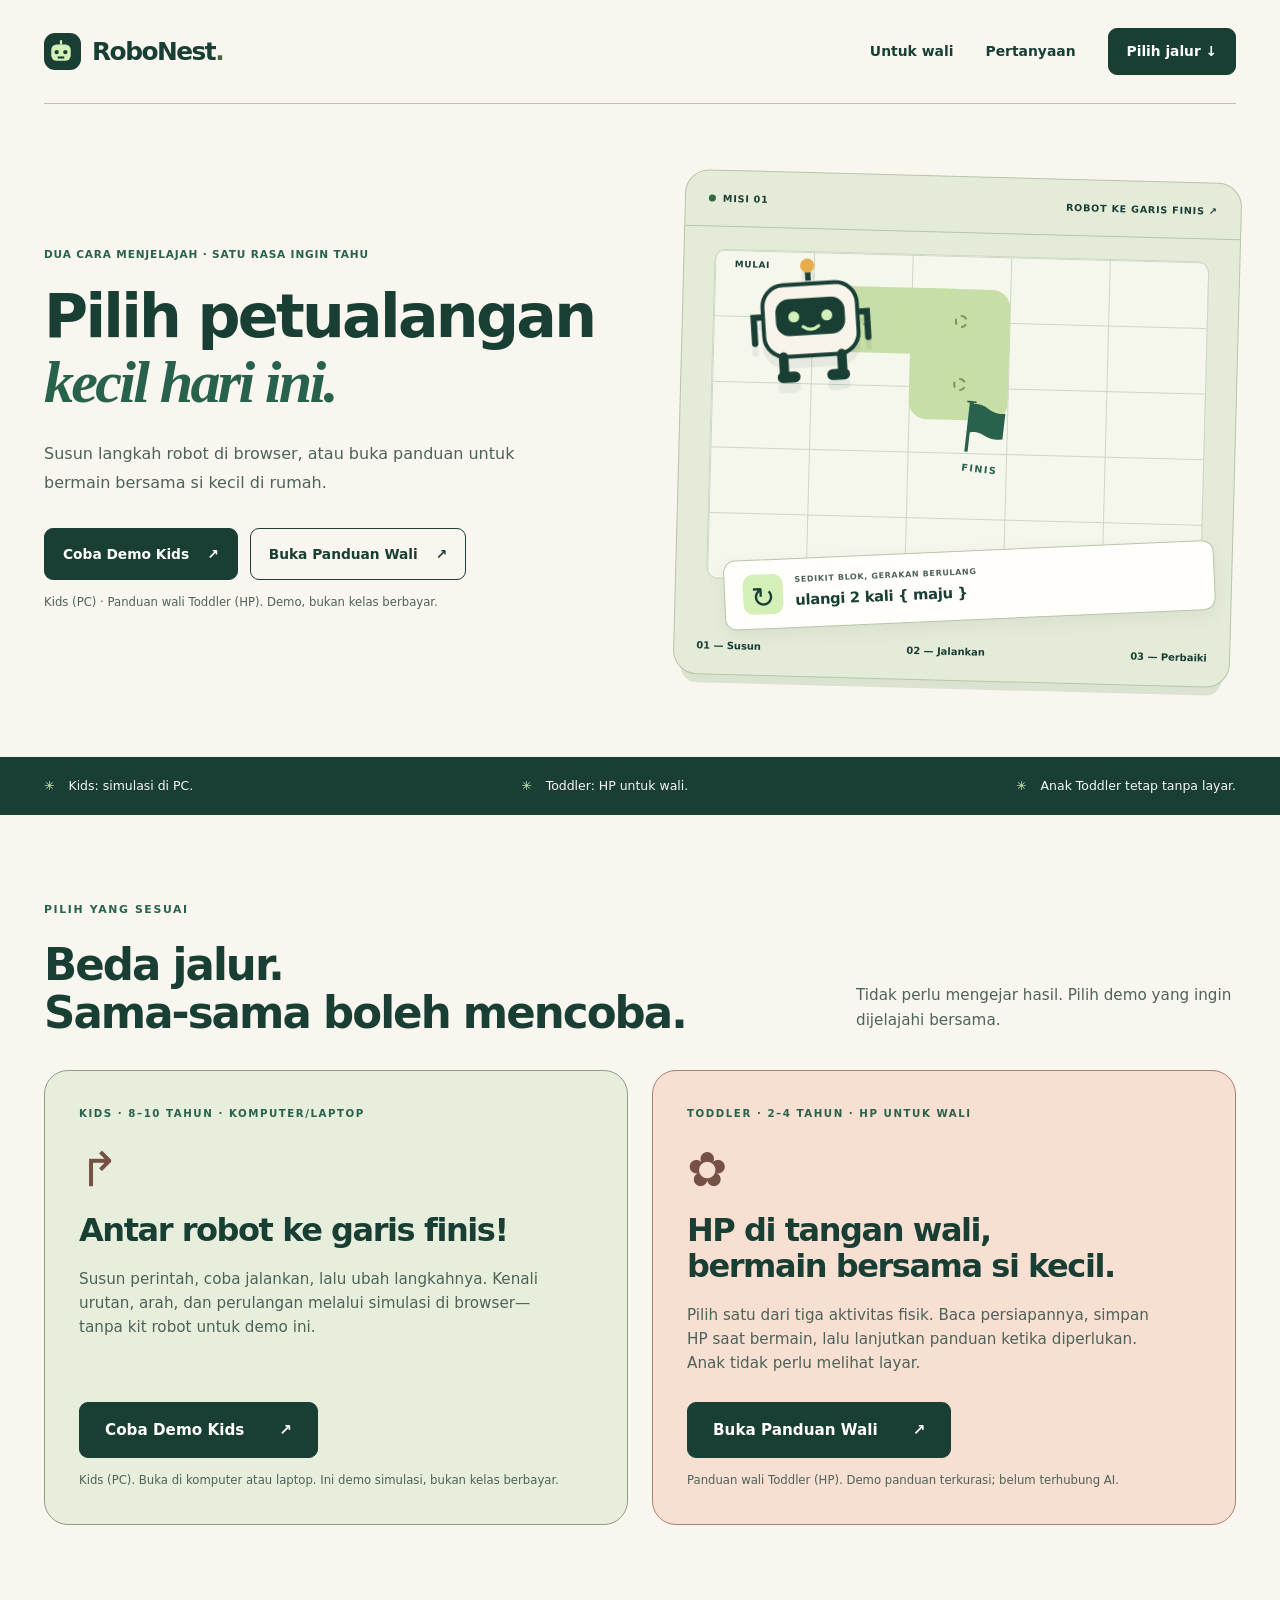
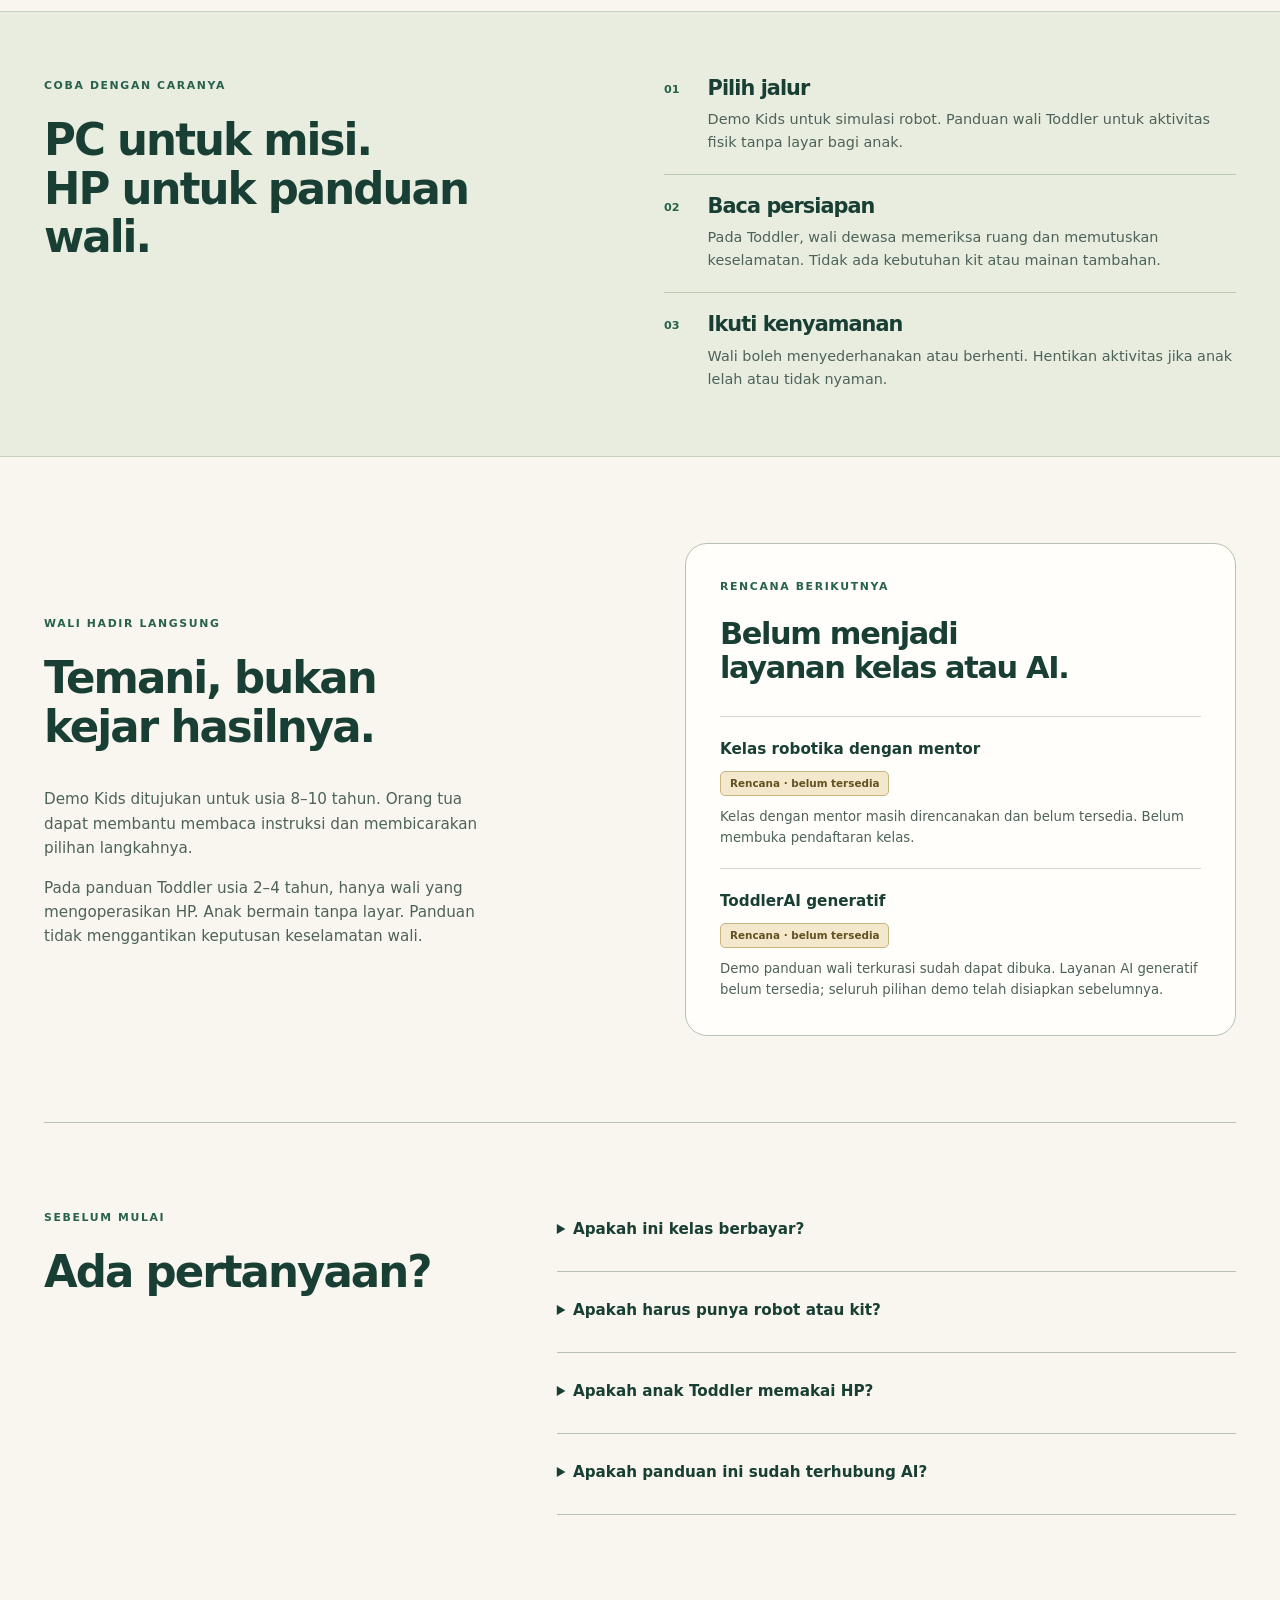
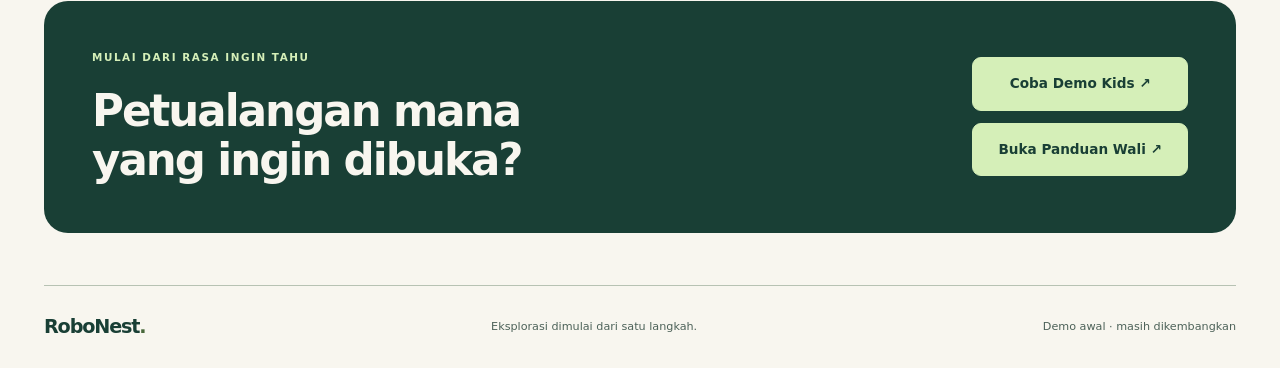
==== index.html @ f5b68cf8 "Publish RoboNest static site v2.1 for GitHub Pages Ten runtime files from release 20261108-183803 pl" ====
<!DOCTYPE html>
<html lang="id">
<head>
<meta charset="utf-8"><meta name="viewport" content="width=device-width, initial-scale=1">
<meta name="description" content="Pilih demo Kids di PC atau panduan wali Toddler dengan anak tetap tanpa layar.">
<meta name="theme-color" content="#193f35"><title>RoboNest — Pilih petualangan kecil hari ini</title>
<link rel="icon" href="favicon.svg" type="image/svg+xml"><link rel="stylesheet" href="styles.css"><link rel="stylesheet" href="v2.css">
</head>
<body class="two-path-page">
<a class="skip" href="#konten">Lewati ke konten</a>
<header class="site-header wrap"><a class="brand" href="index.html" aria-label="RoboNest. Beranda"><span class="brand-icon" aria-hidden="true"><svg viewBox="0 0 24 24" width="26" height="26"><path d="M12 6V2" stroke="currentColor" stroke-width="2"/><rect x="3" y="6" width="18" height="15" rx="5" fill="currentColor"/><circle cx="8" cy="13" r="2" fill="#193f35"/><circle cx="16" cy="13" r="2" fill="#193f35"/><path d="M9 18h6" stroke="#193f35" stroke-width="2"/></svg></span>RoboNest<span class="brand-dot">.</span></a><nav aria-label="Navigasi utama"><a href="#orang-tua">Untuk wali</a><a href="#faq">Pertanyaan</a><a class="button small" href="#jalur">Pilih jalur ↓</a></nav></header>
<main id="konten">
<section class="hero wrap" aria-labelledby="hero-title">
<div class="hero-copy"><p class="eyebrow">DUA CARA MENJELAJAH · SATU RASA INGIN TAHU</p>
<h1 id="hero-title">Pilih petualangan <em>kecil hari ini.</em></h1>
<p class="lead">Susun langkah robot di browser, atau buka panduan untuk bermain bersama si kecil di rumah.</p>
<div class="path-actions"><a class="button" href="demo.html">Coba Demo Kids <span aria-hidden="true">↗</span></a><a class="button secondary" href="toddler.html">Buka Panduan Wali <span aria-hidden="true">↗</span></a></div>
<p class="fine">Kids (PC) · Panduan wali Toddler (HP). Demo, bukan kelas berbayar.</p></div>
<div class="hero-art" role="img" aria-label="Ilustrasi misi Robo: robot pada papan petak menuju bendera finis. Ini pratinjau, bukan kontrol demo."><div class="art-top"><span><span class="live-dot" aria-hidden="true"></span> MISI 01</span><span>ROBOT KE GARIS FINIS ↗</span></div><div class="art-board"><div class="art-path path-a"></div><div class="art-path path-b"></div><span class="art-start">MULAI</span><div class="big-robo"><svg viewBox="0 0 160 170" xmlns="http://www.w3.org/2000/svg" aria-hidden="true"><path d="M80 31V13" stroke="currentColor" stroke-width="7"/><circle cx="80" cy="12" r="9" fill="#e7ad4b"/><rect x="20" y="35" width="120" height="91" rx="27" fill="#f8f4e9" stroke="currentColor" stroke-width="5"/><rect x="36" y="53" width="88" height="47" rx="17" fill="#193f35"/><circle cx="59" cy="76" r="7" fill="#d5efb8"/><circle cx="101" cy="76" r="7" fill="#d5efb8"/><path d="M70 89q10 8 20 0" fill="none" stroke="#d5efb8" stroke-width="4" stroke-linecap="round"/><path d="M43 126v24m74-24v24" stroke="currentColor" stroke-width="12" stroke-linecap="round"/><path d="M17 74H8v33m135-33h9v33" stroke="currentColor" stroke-width="8" fill="none" stroke-linecap="round"/><rect x="34" y="145" width="29" height="14" rx="7" fill="currentColor"/><rect x="97" y="145" width="29" height="14" rx="7" fill="currentColor"/></svg></div><span class="art-finish" aria-hidden="true">⚑<small>FINIS</small></span><span class="art-dot dot-a"></span><span class="art-dot dot-b"></span><span class="art-dot dot-c"></span></div><div class="code-chip"><span class="chip-arrow" aria-hidden="true">↻</span><div><small>SEDIKIT BLOK, GERAKAN BERULANG</small><strong>ulangi 2 kali { maju }</strong></div></div><div class="art-footer"><span>01 — Susun</span><span>02 — Jalankan</span><span>03 — Perbaiki</span></div></div></section>
<div class="principle-strip"><div class="wrap"><span>Kids: simulasi di PC.</span><span>Toddler: HP untuk wali.</span><span>Anak Toddler tetap tanpa layar.</span></div></div>
<section class="section wrap" id="jalur" aria-labelledby="path-title">
<div class="section-heading"><div><p class="eyebrow">PILIH YANG SESUAI</p><h2 id="path-title">Beda jalur.<br>Sama-sama boleh mencoba.</h2></div><p>Tidak perlu mengejar hasil. Pilih demo yang ingin dijelajahi bersama.</p></div>
<div class="path-cards">
<article class="path-card kids-path"><p class="eyebrow">KIDS · 8–10 TAHUN · KOMPUTER/LAPTOP</p><span class="path-symbol" aria-hidden="true">↱</span><h3>Antar robot ke garis finis!</h3><p>Susun perintah, coba jalankan, lalu ubah langkahnya. Kenali urutan, arah, dan perulangan melalui simulasi di browser—tanpa kit robot untuk demo ini.</p><a class="button" href="demo.html">Coba Demo Kids <span aria-hidden="true">↗</span></a><p class="fine">Kids (PC). Buka di komputer atau laptop. Ini demo simulasi, bukan kelas berbayar.</p></article>
<article class="path-card toddler-path"><p class="eyebrow">TODDLER · 2–4 TAHUN · HP UNTUK WALI</p><span class="path-symbol" aria-hidden="true">✿</span><h3>HP di tangan wali,<br>bermain bersama si kecil.</h3><p>Pilih satu dari tiga aktivitas fisik. Baca persiapannya, simpan HP saat bermain, lalu lanjutkan panduan ketika diperlukan. Anak tidak perlu melihat layar.</p><a class="button" href="toddler.html">Buka Panduan Wali <span aria-hidden="true">↗</span></a><p class="fine">Panduan wali Toddler (HP). Demo panduan terkurasi; belum terhubung AI.</p></article>
</div></section>
<section class="how-section" id="cara"><div class="wrap how-layout"><div><p class="eyebrow">COBA DENGAN CARANYA</p><h2>PC untuk misi.<br>HP untuk panduan wali.</h2></div><ol class="how-list"><li><span>01</span><div><h3>Pilih jalur</h3><p>Demo Kids untuk simulasi robot. Panduan wali Toddler untuk aktivitas fisik tanpa layar bagi anak.</p></div></li><li><span>02</span><div><h3>Baca persiapan</h3><p>Pada Toddler, wali dewasa memeriksa ruang dan memutuskan keselamatan. Tidak ada kebutuhan kit atau mainan tambahan.</p></div></li><li><span>03</span><div><h3>Ikuti kenyamanan</h3><p>Wali boleh menyederhanakan atau berhenti. Hentikan aktivitas jika anak lelah atau tidak nyaman.</p></div></li></ol></div></section>
<section class="section wrap parent-layout" id="orang-tua"><div class="parent-note"><p class="eyebrow">WALI HADIR LANGSUNG</p><h2>Temani, bukan<br>kejar hasilnya.</h2><p>Demo Kids ditujukan untuk usia 8–10 tahun. Orang tua dapat membantu membaca instruksi dan membicarakan pilihan langkahnya.</p><p>Pada panduan Toddler usia 2–4 tahun, hanya wali yang mengoperasikan HP. Anak bermain tanpa layar. Panduan tidak menggantikan keputusan keselamatan wali.</p></div><div class="future-card"><p class="eyebrow">RENCANA BERIKUTNYA</p><h3>Belum menjadi<br>layanan kelas atau AI.</h3><div class="future-item"><strong>Kelas robotika dengan mentor</strong><span class="tag">Rencana · belum tersedia</span><p>Kelas dengan mentor masih direncanakan dan belum tersedia. Belum membuka pendaftaran kelas.</p></div><div class="future-item"><strong>ToddlerAI generatif</strong><span class="tag">Rencana · belum tersedia</span><p>Demo panduan wali terkurasi sudah dapat dibuka. Layanan AI generatif belum tersedia; seluruh pilihan demo telah disiapkan sebelumnya.</p></div></div></section>
<section class="section wrap faq-section" id="faq" aria-labelledby="faq-title"><div><p class="eyebrow">SEBELUM MULAI</p><h2 id="faq-title">Ada pertanyaan?</h2></div><div class="faq-list"><details><summary>Apakah ini kelas berbayar?</summary><p>Bukan. Halaman ini menyediakan demo Kids dan demo panduan wali terkurasi. Kelas mentor belum tersedia.</p></details><details><summary>Apakah harus punya robot atau kit?</summary><p>Tidak untuk dua demo ini. Kids menggunakan simulasi. Tiga pilihan Toddler cukup dengan tubuh sendiri dan ruang yang diperiksa wali.</p></details><details><summary>Apakah anak Toddler memakai HP?</summary><p>Tidak. HP dioperasikan wali dewasa. Wali membaca sebentar lalu meletakkan HP saat bermain bersama.</p></details><details><summary>Apakah panduan ini sudah terhubung AI?</summary><p>Belum. Demo panduan terkurasi; belum terhubung AI. Langkah dan cabangnya sudah disiapkan sebelumnya, bukan jawaban AI. ToddlerAI generatif masih rencana.</p></details></div></section>
<section class="wrap closing"><div><p class="eyebrow">MULAI DARI RASA INGIN TAHU</p><h2>Petualangan mana<br>yang ingin dibuka?</h2></div><div class="closing-actions"><a class="button light" href="demo.html">Coba Demo Kids ↗</a><a class="button light" href="toddler.html">Buka Panduan Wali ↗</a></div></section>
</main><footer class="wrap site-footer"><a class="brand" href="index.html">RoboNest<span class="brand-dot">.</span></a><p>Eksplorasi dimulai dari satu langkah.</p><span>Demo awal · masih dikembangkan</span></footer>
</body></html>
---- styles.css ----
/* Original RoboNest visual system. No external resources. */
:root{--ink:#193f35;--muted:#4d6259;--paper:#f8f6ef;--white:#fffefa;--line:#b7c2b3;--leaf:#d5efb8;--green:#28614c;--amber:#f2cf82;--error:#8d3024;--soft:#edf0e5;--radius:22px}
*{box-sizing:border-box}html{scroll-behavior:smooth;scroll-padding-top:24px}body{margin:0;color:var(--ink);background:var(--paper);font-family:system-ui,-apple-system,BlinkMacSystemFont,"Segoe UI",sans-serif;font-size:16px;line-height:1.6}a{color:inherit}button,input,select{font:inherit}button,a,summary{-webkit-tap-highlight-color:transparent}button{cursor:pointer}button:disabled{cursor:not-allowed;opacity:.65}a{text-underline-offset:5px}button:focus-visible,a:focus-visible,summary:focus-visible,input:focus-visible,select:focus-visible,[tabindex]:focus-visible{outline:3px solid #8d3024;outline-offset:4px}h1,h2,h3,p{margin-top:0}h1,h2,h3{line-height:1.12;letter-spacing:-.045em}h1{font-size:clamp(2.8rem,4.7vw,4.5rem);font-weight:650}h2{font-size:clamp(2rem,3.4vw,3.1rem);font-weight:620}h3{font-size:1.4rem;font-weight:650}p{color:var(--muted)}[hidden]{display:none!important}.wrap{width:min(1240px,calc(100% - 88px));margin-inline:auto}.skip{position:fixed;top:-100px;left:16px;z-index:100;background:var(--ink);color:white;padding:14px 22px;border-radius:10px}.skip:focus{top:16px}.site-header{height:104px;display:flex;justify-content:space-between;align-items:center;border-bottom:1px solid var(--line);gap:24px}.brand{display:inline-flex;align-items:center;gap:7px;text-decoration:none;font-size:1.55rem;font-weight:750;letter-spacing:-.06em;white-space:nowrap}.brand-dot{color:#48683b;margin-left:-7px}.brand-icon{background:var(--ink);color:var(--leaf);display:inline-flex;align-items:center;justify-content:center;font-size:24px;line-height:1;width:37px;height:37px;border-radius:11px;margin-right:4px;letter-spacing:-.2em;padding-right:4px}.brand-icon span{transform:translateY(3px)}nav{display:flex;align-items:center;gap:32px}nav>a:not(.button){font-size:.87rem;text-decoration:none;font-weight:550}.button{display:inline-flex;align-items:center;justify-content:center;gap:35px;padding:15px 25px;min-height:52px;border:1px solid var(--ink);border-radius:9px;background:var(--ink);color:var(--white);text-decoration:none;font-weight:650;font-size:.95rem;transition:background .15s,transform .15s}.button:hover{background:var(--green);transform:translateY(-1px)}.button.small{padding:11px 18px;min-height:46px;gap:24px;font-size:.86rem}.button.light{background:var(--leaf);border-color:var(--leaf);color:var(--ink)}.button.light:hover{background:var(--paper)}.button.secondary{background:transparent;color:var(--ink)}.button.secondary:hover{background:var(--soft)}.hero{display:grid;grid-template-columns:1.06fr 1fr;gap:60px;align-items:center;padding-top:72px;padding-bottom:76px}.eyebrow{font-size:.68rem;letter-spacing:.15em;font-weight:750;color:var(--green);margin-bottom:22px}.hero .eyebrow{font-size:.66rem;letter-spacing:.08em;display:flex;align-items:center;gap:9px}.live-dot{display:inline-block;width:7px;height:7px;flex-shrink:0;border-radius:50%;background:#376741}.hero h1{margin-bottom:25px;line-height:1.08}.hero h1 em{font-weight:600;font-family:Georgia,"Times New Roman",serif;color:var(--green)}.lead{font-size:1rem;max-width:490px;line-height:1.8;margin-bottom:30px}.fine{font-size:.73rem;margin:13px 0 0;line-height:1.6}.hero-art{position:relative;background:#e5ebd9;border:1px solid #b7c5a8;border-radius:24px;overflow:hidden;transform:rotate(1.5deg);box-shadow:0 16px 0 -8px #dce2d1}.art-top{display:flex;justify-content:space-between;align-items:center;font-size:.6rem;letter-spacing:.08em;font-weight:700;padding:20px 23px;border-bottom:1px solid #b7c5a8;gap:12px}.art-top>span:first-child{display:flex;align-items:center;gap:7px}.art-board{height:330px;position:relative;margin:22px 30px;background-color:#f5f6ec;background-image:linear-gradient(#ced7c3 1px,transparent 1px),linear-gradient(90deg,#ced7c3 1px,transparent 1px);background-size:20% 20%;border:1px solid #ced7c3;border-radius:12px;overflow:hidden}.big-robo{position:absolute;width:126px;left:7%;top:1%;color:var(--ink);transform:rotate(-5deg);z-index:3;filter:drop-shadow(0 10px 0 #193f3512)}.big-robo svg{display:block;width:100%}.art-start{position:absolute;top:2%;left:4%;font-size:.55rem;font-weight:750;letter-spacing:.08em;z-index:4}.art-finish{position:absolute;left:49%;top:42%;font-size:70px;line-height:1;color:var(--green);transform:rotate(5deg)}.art-finish small{display:block;font-family:system-ui,sans-serif;font-size:.6rem;font-weight:700;letter-spacing:.15em;text-align:center}.art-path{position:absolute;background:#c7dfa6}.path-a{left:10%;top:10%;width:40%;height:20%;border-radius:18px 0 0 18px}.path-b{left:40%;top:10%;width:20%;height:40%;border-radius:0 18px 18px 18px}.art-dot{position:absolute;border:2px dashed #7c965b;width:13px;height:13px;border-radius:50%}.dot-a{left:29%;top:18%}.dot-b{left:49%;top:18%}.dot-c{left:49%;top:37%}.code-chip{position:relative;background:var(--white);border:1px solid #b7c5a8;box-shadow:0 6px 18px #193f3510;margin:-57px 16px 24px 48px;padding:14px 18px;border-radius:12px;display:flex;align-items:center;gap:12px;z-index:5;transform:rotate(-4deg)}.chip-arrow{width:40px;height:40px;display:grid;place-items:center;background:var(--leaf);border-radius:10px;font-size:1.8rem}.code-chip small{display:block;font-size:.5rem;letter-spacing:.08em;font-weight:700;color:var(--muted)}.code-chip strong{font-size:.92rem;letter-spacing:-.02em}.art-footer{display:flex;justify-content:space-between;padding:0 22px 20px;font-size:.62rem;font-weight:600}.principle-strip{background:var(--ink);color:var(--paper)}.principle-strip .wrap{display:flex;justify-content:space-between;gap:24px;padding-block:19px;font-size:.78rem;font-weight:500}.principle-strip span:before{content:'✳';margin-right:14px;color:var(--leaf)}.section{padding-block:86px}.section-heading{display:flex;justify-content:space-between;align-items:flex-end;gap:60px;margin-bottom:32px}.section-heading h2{margin-bottom:0}.section-heading>p{max-width:380px;margin-bottom:6px;font-size:.95rem}.learning-cards{display:grid;grid-template-columns:repeat(3,1fr);gap:18px}.learn-card{background:var(--white);border:1px solid var(--line);padding:30px;border-radius:var(--radius)}.card-icon{display:inline-block;font-size:.85rem;font-weight:700;color:var(--green);margin-bottom:30px}.learn-card h3{font-size:1.75rem;margin-bottom:14px}.learn-card p{font-size:.9rem;min-height:55px;max-width:240px}.mini-code{border-top:1px solid #d3dacc;padding-top:22px;display:flex;flex-wrap:wrap;gap:8px}.mini-code span{font-size:.72rem;background:#e6eddd;border:1px solid #b7c5a8;padding:7px 10px;border-radius:6px;font-weight:650}.how-section{background:#e8eddf;border-block:1px solid #c7d1be;padding-block:65px}.how-layout{display:grid;grid-template-columns:1fr 1.1fr;gap:100px}.text-link{font-weight:700;font-size:.95rem;display:inline-flex;gap:50px;align-items:center;min-height:44px}.how-list{list-style:none;padding:0;margin:0}.how-list li{display:flex;gap:28px;padding:20px 0;border-bottom:1px solid #bcc9b4}.how-list li:first-child{padding-top:0}.how-list li:last-child{border:0;padding-bottom:0}.how-list li>span{font-size:.7rem;padding-top:4px;font-weight:750;color:var(--green)}.how-list h3{margin-bottom:8px;font-size:1.3rem}.how-list p{margin:0;font-size:.9rem}.parent-layout{display:grid;grid-template-columns:1fr 1fr;gap:90px;align-items:center}.parent-note p:not(.eyebrow){max-width:450px;font-size:.95rem}.outline-tag{display:inline-block;font-size:.75rem;border:1px solid var(--line);padding:8px 14px;border-radius:30px;margin-top:12px}.future-card{background:var(--white);border:1px solid var(--line);border-radius:var(--radius);padding:34px}.future-card h3{font-size:1.9rem}.future-item{border-top:1px solid #d3dacc;padding-top:20px;margin-top:20px}.future-item strong{display:block;font-size:.95rem}.tag{display:inline-block;font-size:.65rem;font-weight:700;padding:3px 9px;background:#f3e8cb;border:1px solid #c7b47e;border-radius:5px;color:#625021;margin:10px 0}.future-item p{font-size:.83rem;margin:0}.faq-section{border-top:1px solid var(--line);display:grid;grid-template-columns:.8fr 1.2fr;gap:60px}.faq-list details{border-bottom:1px solid var(--line);padding:18px 0}.faq-list details:first-child{padding-top:0}.faq-list summary{cursor:pointer;font-weight:600;min-height:44px;padding:8px 24px 8px 0;font-size:.95rem}.faq-list p{font-size:.9rem;margin-top:10px;max-width:540px}.closing{background:var(--ink);color:var(--paper);border-radius:24px;padding:48px;display:flex;align-items:center;justify-content:space-between;gap:30px;margin-bottom:52px}.closing h2{margin:0}.closing .eyebrow{color:var(--leaf);font-size:.65rem}.closing p:not(.eyebrow){font-size:.7rem;color:#dae0d6;margin:14px 0 0}.site-footer{display:flex;align-items:center;justify-content:space-between;gap:25px;border-top:1px solid var(--line);padding-block:26px}.site-footer .brand{font-size:1.2rem}.site-footer p,.site-footer>span{font-size:.7rem;color:var(--muted);margin:0}.back-link{font-size:.83rem;min-height:44px;display:flex;align-items:center}.demo-main{padding-block:40px 55px}.demo-main>h1{font-size:clamp(2rem,3.8vw,3.4rem);margin-bottom:12px}.demo-main>.eyebrow{margin-bottom:15px}.demo-lead{font-size:.95rem;max-width:720px}.mission-intro{margin:26px 0;padding:20px 24px;background:#e8eddf;border:1px solid #becbb4;border-radius:14px;display:flex;align-items:center;gap:30px}.mission-intro h2{font-size:1.1rem;letter-spacing:-.02em;margin-bottom:8px}.mission-intro p{font-size:.85rem;margin-bottom:0}.mission-intro .button{flex-shrink:0;gap:15px;min-height:44px;font-size:.8rem;padding:10px 16px}.workspace{display:grid;grid-template-columns:190px minmax(280px,1fr) minmax(290px,1.1fr);gap:18px;align-items:start}.panel{border:1px solid var(--line);border-radius:16px;background:var(--white);overflow:hidden;min-width:0}.panel-head{padding:17px 18px;border-bottom:1px solid var(--line);background:#edf0e5}.panel-head h2{font-size:.95rem;letter-spacing:-.015em;margin:0;display:flex;justify-content:space-between;gap:8px;align-items:center}.panel-head small{font-size:.68rem;font-weight:600;white-space:nowrap}.palette-body{padding:16px 12px}.palette-body>button{width:100%;margin-bottom:10px;min-height:47px;background:#e2edda;color:var(--ink);border:1px solid #697d5d;text-align:left;padding:11px 12px;border-radius:8px;font-size:.85rem;font-weight:650}.palette-body>button:hover:enabled{background:var(--leaf)}.palette-body>button[data-type=repeat]{background:#f4e6c7;border-color:#8a703e}.palette-help{padding:0 14px 16px;font-size:.72rem;line-height:1.6;margin:0}.program-toolbar{padding:12px 14px;border-bottom:1px solid #d3dacc;display:flex;align-items:center;gap:8px;flex-wrap:wrap}.quiet-button{background:transparent;color:var(--ink);border:1px solid #8a9c85;border-radius:6px;min-height:44px;padding:7px 11px;font-size:.72rem;font-weight:650}.quiet-button:hover:enabled{background:var(--soft)}.program-toolbar p{font-size:.68rem;width:100%;margin:0}.program-list{padding:12px;min-height:255px}.program-list ol{list-style:none;margin:0;padding:0}.program-list>ol:empty:after{content:'Program masih kosong. Tambahkan blok dari palet di sebelah kiri.';display:block;color:var(--muted);padding:25px 12px;font-size:.85rem;text-align:center}.block{margin-bottom:8px}.block-row{display:flex;align-items:center;gap:5px;flex-wrap:wrap;padding:8px;border:1px solid #6c7d65;background:#eaf1df;border-radius:9px}.block-row.selected{outline:2px dashed #546f40;outline-offset:1px}.block-row.active{outline:3px solid #8d3024;outline-offset:1px;background:#f9e1b6}.block-row.repeat{background:#f5e9cc;border-color:#8a703e}.block-name{font-size:.8rem;font-weight:650;flex:1;min-width:60px}.block-row button{background:var(--white);color:var(--ink);border:1px solid #84937e;border-radius:5px;min-width:44px;min-height:44px;padding:5px;font-size:.8rem}.block-row .remove{font-size:1.1rem}.repeat-settings{display:flex;align-items:center;gap:6px;width:100%;margin:7px 0}.repeat-settings label{font-size:.7rem;font-weight:650}.repeat-settings input{width:59px;min-height:44px;border:1px solid #7e906f;border-radius:5px;padding:5px;background:var(--white);color:var(--ink)}.repeat-body{border-left:2px solid #ac955c;margin:6px 0 8px 14px;padding:4px 0 0 10px}.repeat-body .empty-loop{font-size:.72rem;margin:0 0 10px}.block-footer{width:100%;display:flex;gap:6px;flex-wrap:wrap}.block-row .into{padding:6px 9px;font-size:.7rem;min-height:44px}.controls{display:flex;flex-wrap:wrap;gap:8px;padding:14px;border-top:1px solid var(--line)}.controls .button{font-size:.78rem;padding:9px 12px;min-height:44px;gap:9px;flex:1}.controls .quiet-button{font-size:.76rem;flex:1;white-space:nowrap}.editor-note{font-size:.68rem;padding:0 14px 13px;margin:0}.board-body{padding:16px}.board-legend{display:flex;justify-content:space-between;margin-bottom:12px;font-size:.67rem;color:var(--muted);gap:8px}.grid{display:grid;grid-template-columns:repeat(5,1fr);gap:5px;aspect-ratio:1;background:#d4ddca;border:1px solid #718663;padding:6px;border-radius:12px}.cell{position:relative;border:1px solid #718663;background:#f4f5e9;border-radius:5px;display:flex;align-items:center;justify-content:center;min-width:0}.cell.finish{background:#d5e8bb;box-shadow:inset 0 0 0 2px #587340}.cell.next-hint{outline:3px dashed #8d3024;outline-offset:-4px}.cell.problem{background:#f6d4c9;outline:3px solid var(--error);outline-offset:-3px}.coordinate{position:absolute;left:4px;top:2px;font-size:.5rem;color:#53634b}.flag{font-size:1.8rem;line-height:1}.finish-label{position:absolute;bottom:3px;font-size:.5rem;font-weight:750;color:var(--ink)}.robot-token{width:68%;aspect-ratio:1;position:relative;display:grid;place-items:center;background:var(--ink);color:var(--leaf);border:2px solid var(--paper);border-radius:10px;box-shadow:0 2px 4px #193f3530;z-index:2}.robot-token .eyes{font-size:1rem;font-weight:800;line-height:1;letter-spacing:.08em;transform:translateY(-3px)}.robot-token .arrow{position:absolute;bottom:1px;font-size:.8rem;line-height:1}.robot-position{font-size:.8rem;margin:14px 0 8px;color:var(--ink);font-weight:650}.board-key{font-size:.7rem;margin:0}.mission-status{margin-top:18px;padding:16px 20px;border:1px solid #8eaa7c;border-radius:12px;background:#e6eddb;color:var(--ink);font-weight:600;font-size:.9rem;min-height:62px}.mission-status[data-status=success]{background:#d5efb8;border-color:#476b35}.mission-status[data-status=edge],.mission-status[data-status=obstacle],.mission-status[data-status=incomplete],.mission-status[data-status=limit]{border-color:#b65e45;background:#fae4d9;color:#742c20}.hint-box{margin-top:14px;border:1px solid #b5a168;border-radius:12px;padding:18px;background:#faf0d8}.hint-box h3{font-size:.95rem;letter-spacing:0;margin-bottom:7px}.hint-box p{font-size:.85rem;color:#57471d;margin:0}.after-demo{border:1px solid var(--line);border-radius:14px;background:var(--white);padding:20px;margin-top:18px}.after-demo h2{font-size:1.25rem}.after-demo p{font-size:.85rem}.after-demo .button{min-height:44px;padding:10px 18px;font-size:.8rem}.demo-settings{margin:18px 0;display:flex;align-items:center;flex-wrap:wrap;gap:14px;font-size:.8rem}.demo-settings label{display:flex;gap:10px;align-items:center;min-height:44px}.demo-settings input{width:19px;height:19px;accent-color:var(--ink)}.keyboard-help{font-size:.8rem;border-top:1px solid var(--line);padding-top:18px;margin-top:20px}.keyboard-help summary{min-height:44px;cursor:pointer;font-weight:650}.keyboard-help p{max-width:850px}.keyboard-help kbd{border:1px solid var(--line);border-radius:4px;padding:1px 5px;background:var(--white);font-size:.8rem}.device-note{margin-top:28px;background:#e8eddf;border:1px solid var(--line);border-radius:18px;padding:28px;max-width:650px}.device-note h2{font-size:1.8rem}.device-note ol{padding-left:23px;font-size:.95rem}.device-note li{margin-bottom:12px}.device-note .device-icon{display:block;font-size:3.5rem;line-height:1.3}.device-note #copy-status{font-size:.85rem;margin:12px 0 0}.copy-fallback{display:block;width:100%;padding:10px;margin-top:12px;min-height:44px;background:var(--white);color:var(--ink);border:1px solid var(--line);border-radius:6px}dialog{color:var(--ink);background:var(--white);border:1px solid var(--line);border-radius:16px;padding:28px;max-width:440px}dialog::backdrop{background:#193f3577}dialog h2{font-size:1.5rem}dialog p{font-size:.9rem}dialog .dialog-actions{display:flex;gap:12px}dialog .button{min-height:44px;font-size:.85rem;padding:10px 18px}.notice{padding:20px;border:1px solid var(--error);border-radius:10px}.sr-only{position:absolute;width:1px;height:1px;padding:0;margin:-1px;overflow:hidden;clip:rect(0,0,0,0);white-space:nowrap;border:0}
@media(min-width:1500px){.hero{padding-block:88px}.art-board{height:350px}}
@media(max-width:1100px){.wrap{width:calc(100% - 56px)}.hero{gap:30px;padding-block:55px}.hero h1{font-size:3.35rem}.art-board{height:300px;margin-inline:20px}.how-layout{gap:50px}.parent-layout{gap:40px}.workspace{grid-template-columns:160px minmax(260px,1fr) minmax(250px,1fr);gap:12px}.panel-head{padding:15px 12px}.board-body{padding:12px}.controls .button,.controls .quiet-button{flex-basis:40%}.block-row{padding:7px}.block-row button{min-width:44px}.program-list{padding:10px}}
@media(max-width:900px) and (min-width:768px){.workspace{grid-template-columns:155px 1fr}.board-panel{grid-column:1 / -1;max-width:500px;justify-self:center;width:100%}.hero{gap:26px}.hero h1{font-size:2.9rem}.hero .lead{font-size:.9rem}.art-board{height:280px}.big-robo{width:105px}.section-heading{gap:40px}.learn-card{padding:22px}.faq-section{grid-template-columns:.8fr 1.2fr}}
@media(max-width:767px){.wrap{width:calc(100% - 36px)}.site-header{height:83px;gap:14px}nav{gap:0}nav>a:not(.button){display:none}.brand{font-size:1.35rem}.brand-icon{width:32px;height:32px;font-size:21px}.button.small{font-size:.76rem;gap:16px;padding:10px 13px}.hero{grid-template-columns:1fr;gap:36px;padding-block:38px 48px}.hero h1{font-size:clamp(2.5rem,8.8vw,3.6rem);max-width:560px}.hero .eyebrow{font-size:.57rem}.hero .lead{font-size:.92rem;max-width:560px}.hero-art{max-width:500px;width:100%;justify-self:center;transform:rotate(1deg)}.art-board{height:280px}.principle-strip .wrap{flex-direction:column;gap:10px;font-size:.73rem;padding-block:22px}.section{padding-block:50px}.section-heading{display:block;margin-bottom:26px}.section-heading>p{margin-top:22px;max-width:100%;font-size:.9rem}.learning-cards{grid-template-columns:1fr;gap:14px}.learn-card{padding:24px}.card-icon{margin-bottom:18px}.learn-card p{min-height:0;max-width:100%}.mini-code{padding-top:16px}.how-layout{grid-template-columns:1fr;gap:35px}.how-section{padding-block:42px}.how-list li{gap:20px}.parent-layout{grid-template-columns:1fr;gap:30px}.future-card{padding:26px}.faq-section{grid-template-columns:1fr;gap:22px}.closing{padding:30px;display:block;margin-bottom:34px}.closing h2{margin-bottom:28px}.closing .eyebrow{font-size:.57rem}.site-footer{flex-wrap:wrap;gap:12px;padding-block:22px}.site-footer>span{width:100%}.site-footer p{font-size:.65rem}.back-link{font-size:.72rem}.demo-main{padding-top:30px}.demo-lead{font-size:.85rem}.device-note{padding:24px}.device-note .button{width:100%}.demo-main>h1{font-size:2.3rem}}
@media(prefers-reduced-motion:reduce){html{scroll-behavior:auto}*,*:before,*:after{transition:none!important;animation:none!important}}
---- v2.css ----
/* v2-only additions. Kids styles.css remains byte-for-byte unchanged. */
.path-actions{display:flex;flex-wrap:wrap;gap:12px}.two-path-page .hero h1{max-width:650px}.two-path-page .hero{gap:45px}.path-actions .button{gap:18px;font-size:.86rem;padding:13px 18px}.path-cards{display:grid;grid-template-columns:1fr 1fr;gap:24px}.path-card{padding:34px;border-radius:24px;border:1px solid #8c9f85;display:flex;flex-direction:column;align-items:flex-start}.path-card.kids-path{background:#e7eedc}.path-card.toddler-path{background:#f7dfd1;border-color:#ab8070}.path-card h3{font-size:2rem;max-width:440px;margin:14px 0 18px}.path-card>p:not(.eyebrow):not(.fine){font-size:.95rem;max-width:480px;margin-bottom:26px}.path-card .eyebrow{font-size:.64rem;margin:0}.path-symbol{font-size:3rem;line-height:1.2;margin-top:20px;color:#765044}.path-card .button{margin-top:auto}.path-card .fine{font-size:.73rem}.closing-actions{display:flex;flex-direction:column;gap:12px}.two-path-page .closing .button{font-size:.85rem;gap:12px}
.guide-page{--warm-ink:#543c35;--warm-muted:#684f46;background:#fbf6ed;color:var(--warm-ink)}.guide-page p{color:var(--warm-muted)}.guide-page a{color:var(--warm-ink)}.guide-page .button{color:#fffefa;background:#654a40;border-color:#654a40;min-height:54px;font-size:.95rem;gap:14px;white-space:normal}.guide-page .button:hover{background:#49362e}.guide-page .button.secondary{background:transparent;color:#543c35;border-color:#896f60}.guide-page .quiet-button{min-height:48px;color:#543c35;border-color:#896f60;font-size:.85rem}.guide-page button:disabled{opacity:.7}.guide-page .button:disabled{background:#716760;border-color:#716760;color:#fffefa}.guide-page .eyebrow{color:#6d5146;letter-spacing:.1em}.guide-page .skip{color:white}.guide-top{display:flex;align-items:center;justify-content:space-between;min-height:76px;gap:20px}.guide-top .brand{font-size:1.5rem}.guide-top .back-link{font-size:.85rem}.guardian-bar{position:sticky;top:0;z-index:20;background:#f7dfd1;border-block:1px solid #a47a68;box-shadow:0 3px 10px #543c3510}.guardian-bar-inner{display:flex;align-items:center;justify-content:space-between;gap:24px;padding-block:13px}.guardian-labels{max-width:820px}.guardian-labels p{font-size:.82rem;line-height:1.5;margin:0;color:#543c35}.guardian-labels .curated-label{font-weight:750;font-size:.77rem;letter-spacing:.01em;padding-top:5px}.stop-button{background:#fff8f2;border:2px solid #7c3c2e;color:#6b2f24;border-radius:10px;min-height:52px;padding:10px 17px;font-size:.86rem;font-weight:750;flex-shrink:0}.stop-button:hover{background:#f8e5dc}.guide-main{max-width:1080px}.guide-hero{display:grid;grid-template-columns:1fr 260px;gap:32px;align-items:center;padding-block:42px 25px}.guide-hero h1{font-size:clamp(2.6rem,5vw,4.2rem);font-weight:620;margin-bottom:18px}.guide-hero em{font-family:Georgia,serif;color:#845f48}.guide-hero .eyebrow{margin-bottom:16px;font-size:.67rem}.guide-hero p:not(.eyebrow){font-size:1rem;max-width:660px}.guide-hero .guide-small{font-size:.8rem!important}.guardian-art{width:100%;max-height:230px}.safety-banner{background:#e8efdc;border:1px solid #81946d;color:#3f5134!important;padding:17px 20px;border-radius:14px;font-size:.9rem;margin:0 0 30px}.stage-heading{margin-bottom:25px}.stage-heading h2{font-size:clamp(1.9rem,4vw,2.7rem);scroll-margin-top:240px}.stage-heading .eyebrow{font-size:.65rem;margin-bottom:12px}.stage-heading p{font-size:.94rem}.activity-grid{display:grid;grid-template-columns:repeat(3,1fr);gap:18px}.activity-card{display:flex;flex-direction:column;align-items:flex-start;background:#fffdfa;border:1px solid #b18d79;border-radius:23px;padding:24px}.activity-card:nth-child(2){background:#eef1e2}.activity-card:nth-child(3){background:#f0e7f1}.activity-card>svg{width:82px;height:82px;margin-bottom:17px}.activity-card .eyebrow{font-size:.62rem;margin-bottom:12px}.activity-card h3{font-size:1.6rem;margin-bottom:18px;line-height:1.16}.activity-card p{font-size:.9rem}.activity-card .button{width:100%;margin-top:auto}.activity-card .materials{font-size:.78rem;line-height:1.65}.materials{background:#f9f1e7;border:1px solid #b2947b;padding:15px 17px;border-radius:12px;font-size:.95rem;margin:22px 0}.materials p{margin:8px 0 0}.activity-card .materials{padding:12px}.guide-card{background:#fffdfa;border:1px solid #ae8b78;border-radius:24px;padding:36px;max-width:850px;margin-inline:auto}.guide-card h2{font-size:clamp(2rem,4vw,3rem);line-height:1.13;margin-bottom:24px;scroll-margin-top:250px}.guide-card h3{font-size:1.25rem;letter-spacing:-.02em}.guide-card>.eyebrow{font-size:.67rem;line-height:1.6;margin-bottom:15px}.guide-card p{font-size:1rem;line-height:1.8}.safety-checklist{display:flex;flex-direction:column;gap:12px;margin-top:20px}.check-button{display:flex;align-items:center;gap:15px;width:100%;min-height:65px;padding:16px;text-align:left;background:#fbf6ef;color:#543c35;border:1px solid #98785e;border-radius:12px;font-size:.95rem;line-height:1.6}.check-button[aria-pressed=true]{background:#e6efdc;border-color:#617a4c;color:#354b29}.check-symbol{font-size:1.3rem;flex-shrink:0;width:25px;text-align:center;font-weight:750}.guide-small{font-size:.8rem!important}.guide-actions{display:flex;flex-wrap:wrap;gap:13px;margin-top:24px;align-items:center}.adaptation{border-top:1px solid #c7b6a2;padding-top:20px;margin-top:25px}.adaptation summary{font-weight:650;min-height:44px;cursor:pointer;font-size:.87rem}.adaptation p{font-size:.85rem}.step-caption{font-size:.8rem!important;font-weight:650;letter-spacing:.02em;color:#765343!important}.step-text{font-size:clamp(1.2rem,2.3vw,1.5rem)!important;line-height:1.75!important;max-width:740px}.phone-down{padding:18px;border:1px solid #ae9370;border-radius:12px;background:#faf0d9;margin-top:28px;font-size:.9rem!important}.easier-card{background:#edf1e3}.stopped-card{background:#f8e6dc}.summary-card{background:#f4efe5}.opened-list{list-style-type:'↳ ';padding-left:22px;margin:20px 0}.opened-list li{font-size:1rem;line-height:1.7;margin-bottom:10px;padding-left:5px}.guide-tools{display:flex;justify-content:center;align-items:center;gap:14px;margin:22px auto 30px;font-size:.76rem;color:#6d5346;max-width:850px}.guide-tools>span{max-width:410px}.guide-source{margin:40px 0 50px;border-top:1px solid #b79e89;padding-top:26px;max-width:900px}.guide-source h2{font-size:1.3rem;letter-spacing:-.02em}.guide-source p{font-size:.83rem;line-height:1.8}.guide-page .site-footer{border-top-color:#b79e89}.guide-page [tabindex="-1"]:focus{outline:3px solid #70402f;outline-offset:6px;border-radius:3px}
@media(prefers-reduced-motion:no-preference){.guide-page .step-card,.guide-page .easier-card{animation:card-arrive .2s ease-out 1}@keyframes card-arrive{from{opacity:.6;transform:translateY(4px)}to{opacity:1;transform:translateY(0)}}}
@media(max-width:1000px){.activity-grid{grid-template-columns:1fr}.activity-card{display:grid;grid-template-columns:80px 1fr;column-gap:22px;align-items:start}.activity-card>svg{grid-column:1;grid-row:1/5}.activity-card>.eyebrow,.activity-card>h3,.activity-card>p,.activity-card>button{grid-column:2}.activity-card .button{width:auto;justify-self:start}.guide-hero{grid-template-columns:1fr 210px}.path-card{padding:28px}.path-card h3{font-size:1.8rem}}
@media(max-width:767px){.two-path-page .path-actions{flex-direction:column;align-items:stretch}.two-path-page .hero{gap:30px}.path-cards{grid-template-columns:1fr}.path-card{padding:26px}.path-card .button{width:100%;justify-content:space-between}.closing-actions .button{width:100%;margin-bottom:0!important}.guide-top{min-height:66px}.guide-top .brand{font-size:1.3rem}.guide-top .back-link{font-size:.8rem}.guardian-bar-inner{flex-direction:column;align-items:stretch;gap:9px;padding-block:10px}.guardian-labels p{font-size:.73rem;line-height:1.45}.guardian-labels .curated-label{font-size:.72rem}.stop-button{min-height:48px;font-size:.84rem;padding:8px 12px}.guide-hero{grid-template-columns:1fr;gap:0;padding-block:30px 20px}.guide-hero h1{font-size:3rem}.guide-hero p:not(.eyebrow){font-size:.95rem}.guardian-art{max-width:210px;max-height:160px;justify-self:center}.safety-banner{font-size:.84rem;padding:16px}.activity-card{display:flex;padding:25px;gap:0}.activity-card>svg{width:80px;height:80px}.activity-card .button{width:100%}.activity-card h3{font-size:1.8rem}.activity-card p{font-size:.95rem}.guide-card{padding:25px 20px;border-radius:19px}.guide-card h2{font-size:2.1rem}.guide-card p{font-size:.97rem}.step-text{font-size:1.23rem!important}.guide-actions{flex-direction:column;align-items:stretch;gap:12px}.guide-actions>button,.guide-actions>a{width:100%}.guide-tools{align-items:flex-start;gap:12px}.guide-tools .quiet-button{flex-shrink:0;font-size:.74rem}.guide-tools>span{font-size:.7rem}.check-button{font-size:.9rem;padding:14px;gap:10px}.guide-source{margin-bottom:35px}.guide-source p{font-size:.83rem}.two-path-page .hero .eyebrow{font-size:.6rem}}
@media(prefers-reduced-motion:reduce){.guide-page *,.guide-page *:before,.guide-page *:after{animation:none!important;transition:none!important}}
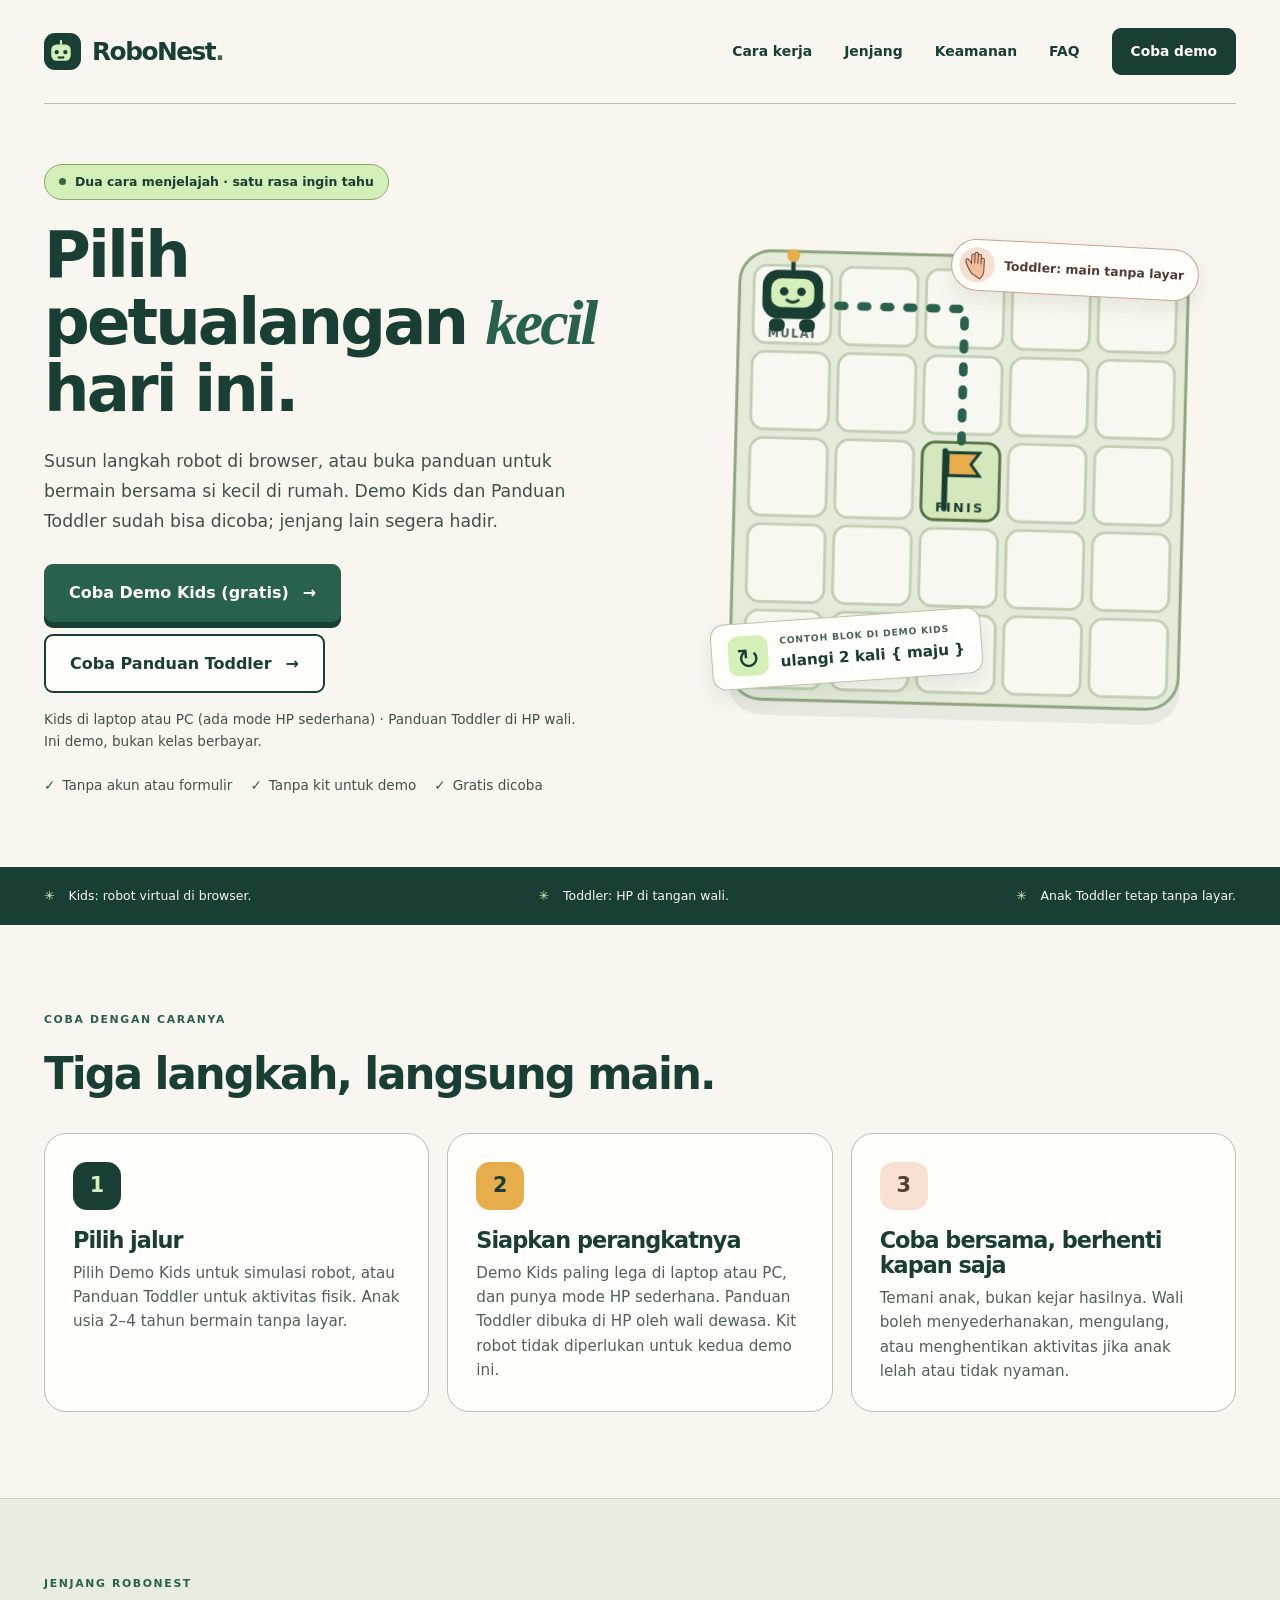
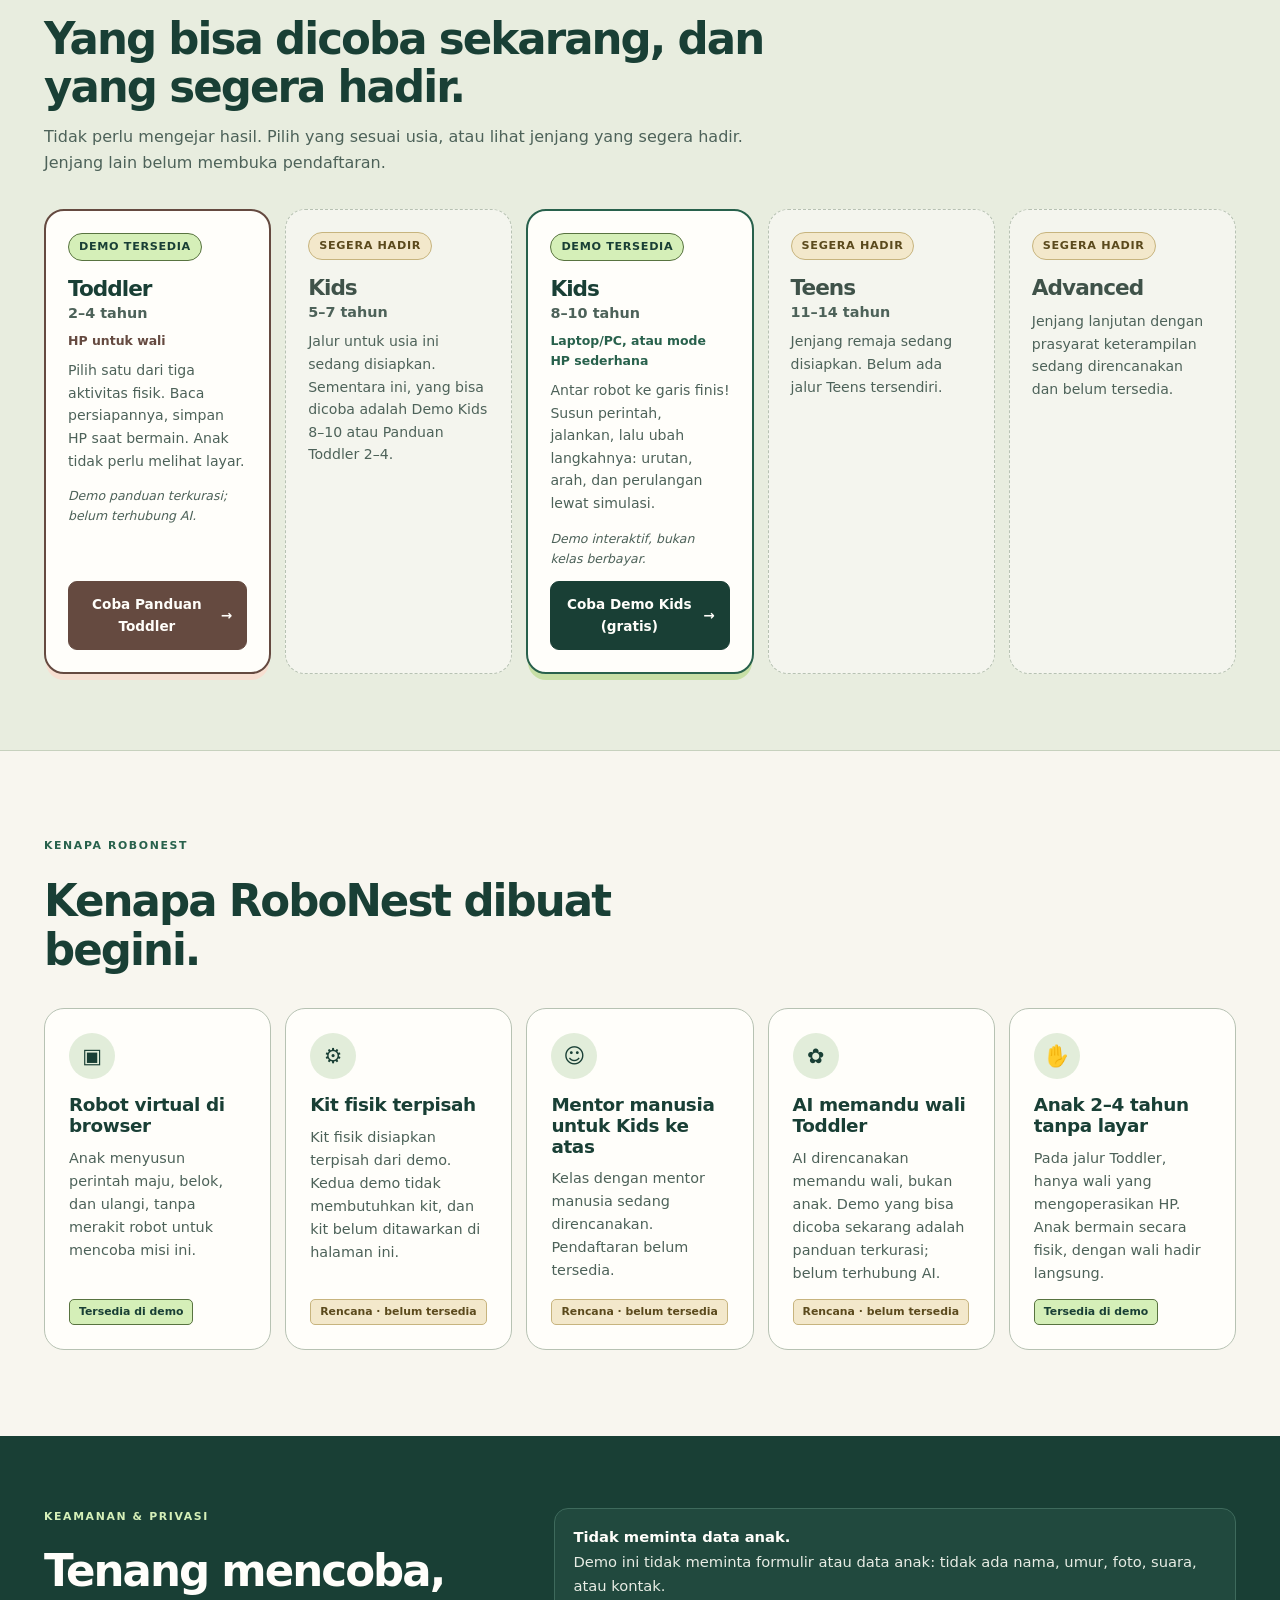
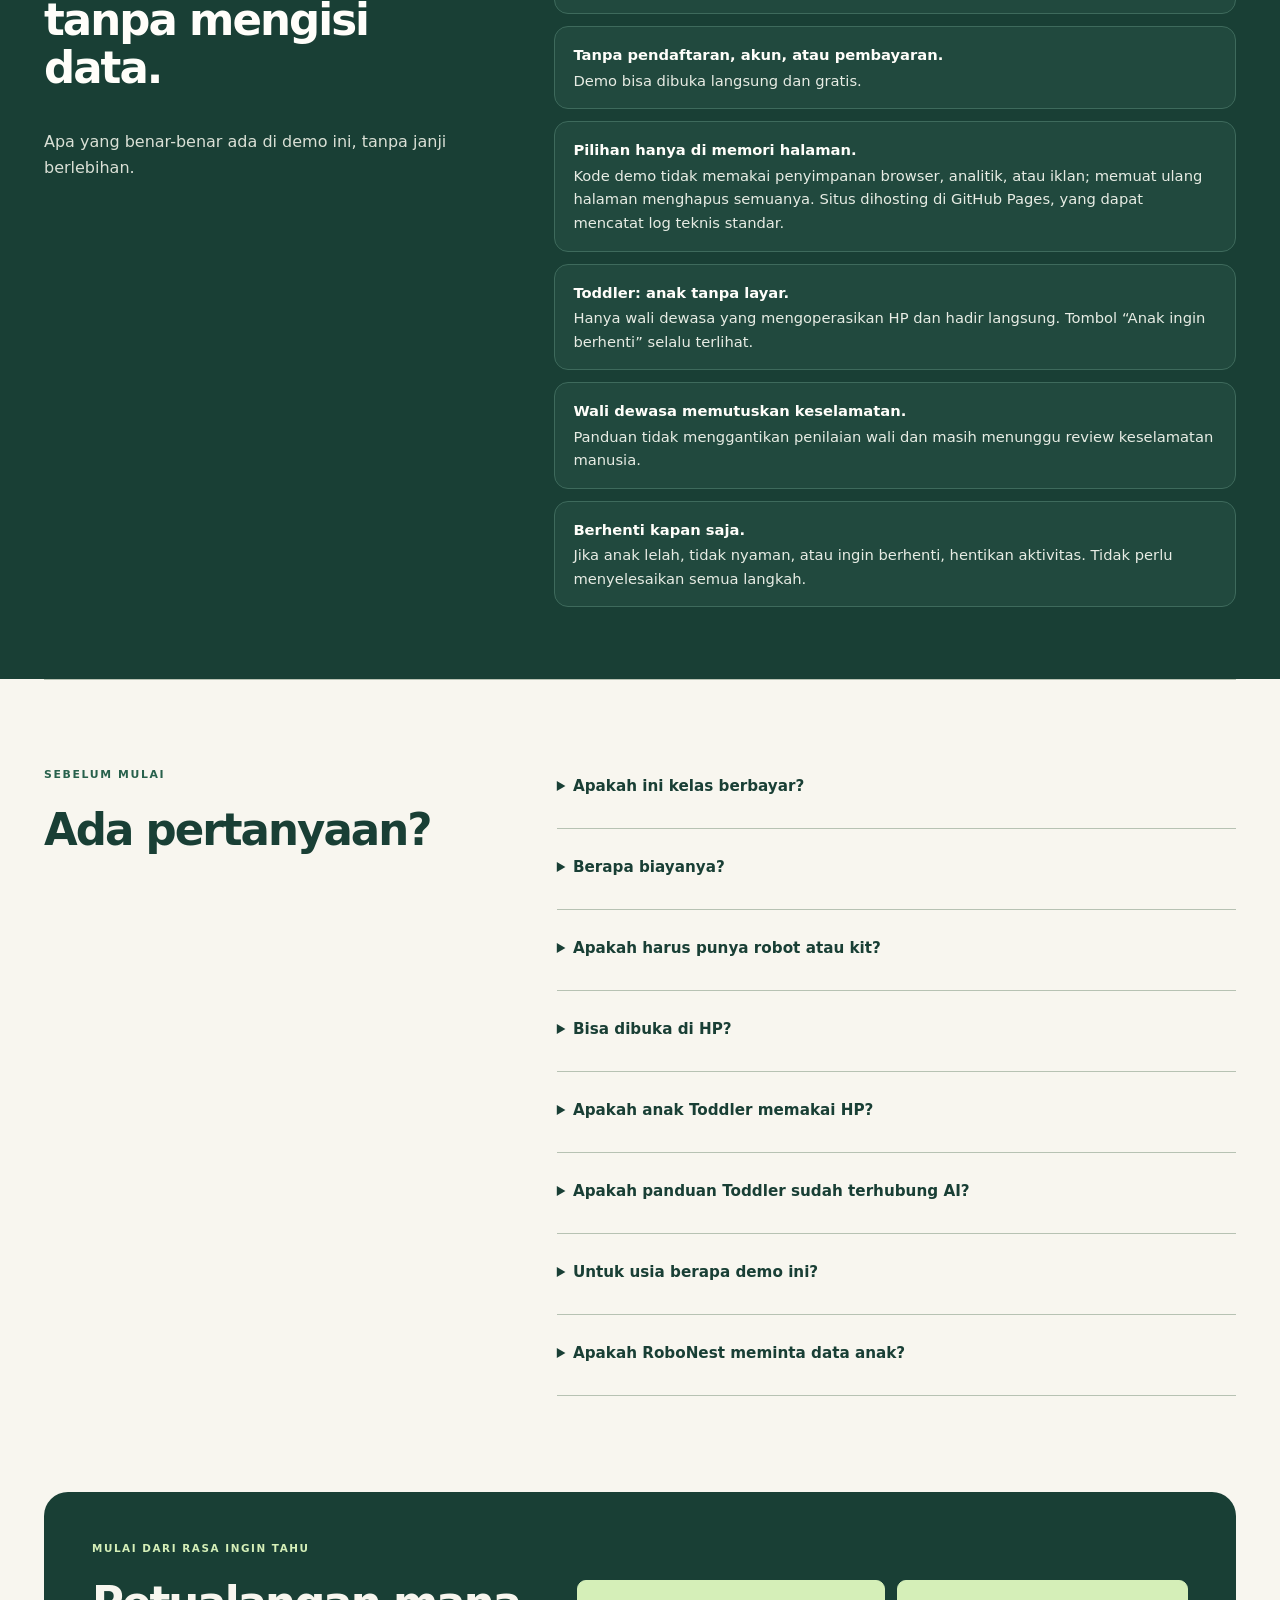
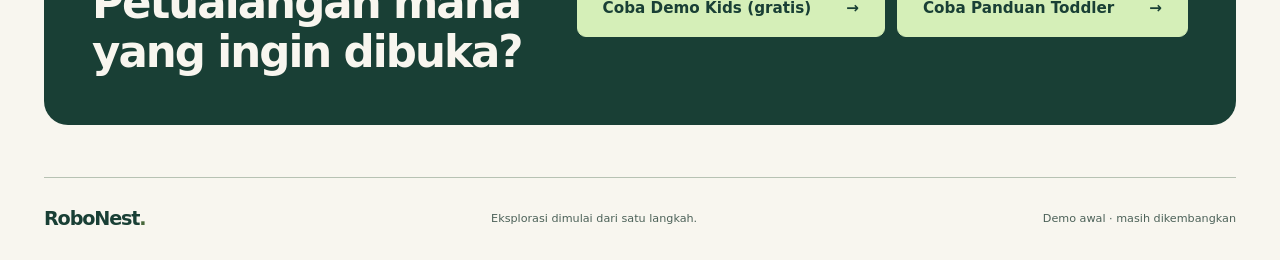
==== commit 95d34d49: "RoboNest v3: Kids quick start + phone mode, ready-made loop, honest levels landing, shorter Toddler " ====
--- a/index.html
+++ b/index.html
@@ -2,31 +2,111 @@
 <html lang="id">
 <head>
 <meta charset="utf-8"><meta name="viewport" content="width=device-width, initial-scale=1">
-<meta name="description" content="Pilih demo Kids di PC atau panduan wali Toddler dengan anak tetap tanpa layar.">
+<meta name="description" content="RoboNest: demo robotika anak. Coba gratis demo misi robot untuk Kids 8–10 di browser, atau panduan wali Toddler 2–4 tahun dengan anak tetap tanpa layar.">
 <meta name="theme-color" content="#193f35"><title>RoboNest — Pilih petualangan kecil hari ini</title>
-<link rel="icon" href="favicon.svg" type="image/svg+xml"><link rel="stylesheet" href="styles.css"><link rel="stylesheet" href="v2.css">
+<link rel="icon" href="favicon.svg" type="image/svg+xml"><link rel="stylesheet" href="styles.css"><link rel="stylesheet" href="landing.css">
 </head>
-<body class="two-path-page">
+<body class="landing-page">
 <a class="skip" href="#konten">Lewati ke konten</a>
-<header class="site-header wrap"><a class="brand" href="index.html" aria-label="RoboNest. Beranda"><span class="brand-icon" aria-hidden="true"><svg viewBox="0 0 24 24" width="26" height="26"><path d="M12 6V2" stroke="currentColor" stroke-width="2"/><rect x="3" y="6" width="18" height="15" rx="5" fill="currentColor"/><circle cx="8" cy="13" r="2" fill="#193f35"/><circle cx="16" cy="13" r="2" fill="#193f35"/><path d="M9 18h6" stroke="#193f35" stroke-width="2"/></svg></span>RoboNest<span class="brand-dot">.</span></a><nav aria-label="Navigasi utama"><a href="#orang-tua">Untuk wali</a><a href="#faq">Pertanyaan</a><a class="button small" href="#jalur">Pilih jalur ↓</a></nav></header>
+<header class="site-header wrap"><a class="brand" href="index.html" aria-label="RoboNest. Beranda"><span class="brand-icon" aria-hidden="true"><svg viewBox="0 0 24 24" width="26" height="26"><path d="M12 6V2" stroke="currentColor" stroke-width="2"/><rect x="3" y="6" width="18" height="15" rx="5" fill="currentColor"/><circle cx="8" cy="13" r="2" fill="#193f35"/><circle cx="16" cy="13" r="2" fill="#193f35"/><path d="M9 18h6" stroke="#193f35" stroke-width="2"/></svg></span>RoboNest<span class="brand-dot">.</span></a><nav aria-label="Navigasi utama"><a href="#cara">Cara kerja</a><a href="#jenjang">Jenjang</a><a href="#keamanan">Keamanan</a><a href="#faq">FAQ</a><a class="button small" href="demo.html">Coba demo</a></nav></header>
 <main id="konten">
-<section class="hero wrap" aria-labelledby="hero-title">
-<div class="hero-copy"><p class="eyebrow">DUA CARA MENJELAJAH · SATU RASA INGIN TAHU</p>
-<h1 id="hero-title">Pilih petualangan <em>kecil hari ini.</em></h1>
-<p class="lead">Susun langkah robot di browser, atau buka panduan untuk bermain bersama si kecil di rumah.</p>
-<div class="path-actions"><a class="button" href="demo.html">Coba Demo Kids <span aria-hidden="true">↗</span></a><a class="button secondary" href="toddler.html">Buka Panduan Wali <span aria-hidden="true">↗</span></a></div>
-<p class="fine">Kids (PC) · Panduan wali Toddler (HP). Demo, bukan kelas berbayar.</p></div>
-<div class="hero-art" role="img" aria-label="Ilustrasi misi Robo: robot pada papan petak menuju bendera finis. Ini pratinjau, bukan kontrol demo."><div class="art-top"><span><span class="live-dot" aria-hidden="true"></span> MISI 01</span><span>ROBOT KE GARIS FINIS ↗</span></div><div class="art-board"><div class="art-path path-a"></div><div class="art-path path-b"></div><span class="art-start">MULAI</span><div class="big-robo"><svg viewBox="0 0 160 170" xmlns="http://www.w3.org/2000/svg" aria-hidden="true"><path d="M80 31V13" stroke="currentColor" stroke-width="7"/><circle cx="80" cy="12" r="9" fill="#e7ad4b"/><rect x="20" y="35" width="120" height="91" rx="27" fill="#f8f4e9" stroke="currentColor" stroke-width="5"/><rect x="36" y="53" width="88" height="47" rx="17" fill="#193f35"/><circle cx="59" cy="76" r="7" fill="#d5efb8"/><circle cx="101" cy="76" r="7" fill="#d5efb8"/><path d="M70 89q10 8 20 0" fill="none" stroke="#d5efb8" stroke-width="4" stroke-linecap="round"/><path d="M43 126v24m74-24v24" stroke="currentColor" stroke-width="12" stroke-linecap="round"/><path d="M17 74H8v33m135-33h9v33" stroke="currentColor" stroke-width="8" fill="none" stroke-linecap="round"/><rect x="34" y="145" width="29" height="14" rx="7" fill="currentColor"/><rect x="97" y="145" width="29" height="14" rx="7" fill="currentColor"/></svg></div><span class="art-finish" aria-hidden="true">⚑<small>FINIS</small></span><span class="art-dot dot-a"></span><span class="art-dot dot-b"></span><span class="art-dot dot-c"></span></div><div class="code-chip"><span class="chip-arrow" aria-hidden="true">↻</span><div><small>SEDIKIT BLOK, GERAKAN BERULANG</small><strong>ulangi 2 kali { maju }</strong></div></div><div class="art-footer"><span>01 — Susun</span><span>02 — Jalankan</span><span>03 — Perbaiki</span></div></div></section>
-<div class="principle-strip"><div class="wrap"><span>Kids: simulasi di PC.</span><span>Toddler: HP untuk wali.</span><span>Anak Toddler tetap tanpa layar.</span></div></div>
-<section class="section wrap" id="jalur" aria-labelledby="path-title">
-<div class="section-heading"><div><p class="eyebrow">PILIH YANG SESUAI</p><h2 id="path-title">Beda jalur.<br>Sama-sama boleh mencoba.</h2></div><p>Tidak perlu mengejar hasil. Pilih demo yang ingin dijelajahi bersama.</p></div>
-<div class="path-cards">
-<article class="path-card kids-path"><p class="eyebrow">KIDS · 8–10 TAHUN · KOMPUTER/LAPTOP</p><span class="path-symbol" aria-hidden="true">↱</span><h3>Antar robot ke garis finis!</h3><p>Susun perintah, coba jalankan, lalu ubah langkahnya. Kenali urutan, arah, dan perulangan melalui simulasi di browser—tanpa kit robot untuk demo ini.</p><a class="button" href="demo.html">Coba Demo Kids <span aria-hidden="true">↗</span></a><p class="fine">Kids (PC). Buka di komputer atau laptop. Ini demo simulasi, bukan kelas berbayar.</p></article>
-<article class="path-card toddler-path"><p class="eyebrow">TODDLER · 2–4 TAHUN · HP UNTUK WALI</p><span class="path-symbol" aria-hidden="true">✿</span><h3>HP di tangan wali,<br>bermain bersama si kecil.</h3><p>Pilih satu dari tiga aktivitas fisik. Baca persiapannya, simpan HP saat bermain, lalu lanjutkan panduan ketika diperlukan. Anak tidak perlu melihat layar.</p><a class="button" href="toddler.html">Buka Panduan Wali <span aria-hidden="true">↗</span></a><p class="fine">Panduan wali Toddler (HP). Demo panduan terkurasi; belum terhubung AI.</p></article>
+
+<section class="lp-hero wrap" aria-labelledby="hero-title">
+<div class="lp-hero-copy">
+<p class="lp-badge"><span class="live-dot" aria-hidden="true"></span> Dua cara menjelajah · satu rasa ingin tahu</p>
+<h1 id="hero-title">Pilih petualangan <em>kecil</em> hari ini.</h1>
+<p class="lp-lead">Susun langkah robot di browser, atau buka panduan untuk bermain bersama si kecil di rumah. Demo Kids dan Panduan Toddler sudah bisa dicoba; jenjang lain segera hadir.</p>
+<div class="lp-actions"><a class="button lp-cta" href="demo.html">Coba Demo Kids (gratis) <span aria-hidden="true">→</span></a><a class="button secondary lp-cta" href="toddler.html">Coba Panduan Toddler <span aria-hidden="true">→</span></a></div>
+<p class="lp-cta-note">Kids di laptop atau PC (ada mode HP sederhana) · Panduan Toddler di HP wali. Ini demo, bukan kelas berbayar.</p>
+<ul class="lp-trust" aria-label="Yang perlu diketahui">
+<li>Tanpa akun atau formulir</li><li>Tanpa kit untuk demo</li><li>Gratis dicoba</li>
+</ul>
+</div>
+<figure class="lp-stage" aria-labelledby="stage-cap">
+<svg class="lp-board" viewBox="0 0 320 320" role="img" aria-labelledby="board-title board-desc" xmlns="http://www.w3.org/2000/svg">
+<title id="board-title">Robo berjalan menuju bendera</title>
+<desc id="board-desc">Ilustrasi animasi: robot RoboNest bergerak dua kotak ke kanan, berbelok, lalu dua kotak ke bawah sampai bendera finis pada papan 5 kali 5.</desc>
+<rect x="4" y="4" width="312" height="312" rx="22" fill="#e5ebd9" stroke="#8fa47f" stroke-width="2"/>
+<g fill="#f7f8ef" stroke="#c3cfb5" stroke-width="2">
+<rect x="14" y="14" width="54" height="54" rx="9"/><rect x="74" y="14" width="54" height="54" rx="9"/><rect x="134" y="14" width="54" height="54" rx="9"/><rect x="194" y="14" width="54" height="54" rx="9"/><rect x="254" y="14" width="54" height="54" rx="9"/>
+<rect x="14" y="74" width="54" height="54" rx="9"/><rect x="74" y="74" width="54" height="54" rx="9"/><rect x="134" y="74" width="54" height="54" rx="9"/><rect x="194" y="74" width="54" height="54" rx="9"/><rect x="254" y="74" width="54" height="54" rx="9"/>
+<rect x="14" y="134" width="54" height="54" rx="9"/><rect x="74" y="134" width="54" height="54" rx="9"/><rect x="134" y="134" width="54" height="54" rx="9" fill="#d5e8bb" stroke="#587340"/><rect x="194" y="134" width="54" height="54" rx="9"/><rect x="254" y="134" width="54" height="54" rx="9"/>
+<rect x="14" y="194" width="54" height="54" rx="9"/><rect x="74" y="194" width="54" height="54" rx="9"/><rect x="134" y="194" width="54" height="54" rx="9"/><rect x="194" y="194" width="54" height="54" rx="9"/><rect x="254" y="194" width="54" height="54" rx="9"/>
+<rect x="14" y="254" width="54" height="54" rx="9"/><rect x="74" y="254" width="54" height="54" rx="9"/><rect x="134" y="254" width="54" height="54" rx="9"/><rect x="194" y="254" width="54" height="54" rx="9"/><rect x="254" y="254" width="54" height="54" rx="9"/>
+</g>
+<path class="lp-trail" d="M41 41H161V161" fill="none" stroke="#28614c" stroke-width="6" stroke-linecap="round" stroke-linejoin="round" stroke-dasharray="4 12"/>
+<g class="lp-flag"><path d="M150 180V140" stroke="#193f35" stroke-width="4" stroke-linecap="round"/><path class="lp-flag-cloth" d="M152 141h22l-6 8 6 8h-22z" fill="#e7ad4b" stroke="#193f35" stroke-width="2"/></g>
+<text x="161" y="182" text-anchor="middle" font-size="9" font-weight="700" fill="#193f35" font-family="system-ui,sans-serif" letter-spacing="1.5">FINIS</text>
+<text x="41" y="64" text-anchor="middle" font-size="8" font-weight="700" fill="#4d6259" font-family="system-ui,sans-serif" letter-spacing="1">MULAI</text>
+<g class="lp-robo-path"><g class="lp-robo">
+<path d="M0-24v-8" stroke="#193f35" stroke-width="3" stroke-linecap="round"/><circle class="lp-antenna" cx="0" cy="-34" r="4.5" fill="#e7ad4b"/>
+<rect x="-21" y="-24" width="42" height="34" rx="11" fill="#193f35"/><rect x="-15" y="-18" width="30" height="20" rx="7" fill="#d5efb8"/>
+<g class="lp-eyes"><circle cx="-6" cy="-9" r="3" fill="#193f35"/><circle cx="6" cy="-9" r="3" fill="#193f35"/></g>
+<path d="M-4-3q4 3 8 0" stroke="#193f35" stroke-width="2" fill="none" stroke-linecap="round"/>
+<rect x="-16" y="10" width="11" height="9" rx="4" fill="#193f35"/><rect x="5" y="10" width="11" height="9" rx="4" fill="#193f35"/>
+</g></g>
+</svg>
+<div class="lp-bubble" aria-hidden="true"><svg viewBox="0 0 60 60"><circle cx="30" cy="30" r="28" fill="#f7dfd1"/><path d="M22 44c-4-6-9-13-10-19-1-4 3-5 5-2l4 5V16c0-4 5-4 5 0v12-15c0-4 5-4 5 0v15-12c0-4 5-4 5 0v13-7c0-4 5-4 5 0v17c0 6-3 10-6 13z" fill="#efbd99" stroke="#70463b" stroke-width="1.6"/></svg><span>Toddler: main tanpa layar</span></div>
+<figcaption id="stage-cap" class="lp-chip"><span class="chip-arrow" aria-hidden="true">↻</span><span><small>CONTOH BLOK DI DEMO KIDS</small><strong>ulangi 2 kali { maju }</strong></span></figcaption>
+</figure>
+</section>
+
+<div class="principle-strip"><div class="wrap"><span>Kids: robot virtual di browser.</span><span>Toddler: HP di tangan wali.</span><span>Anak Toddler tetap tanpa layar.</span></div></div>
+
+<section class="section wrap" id="cara" aria-labelledby="cara-title">
+<div class="lp-heading"><p class="eyebrow">COBA DENGAN CARANYA</p><h2 id="cara-title">Tiga langkah, langsung main.</h2></div>
+<ol class="lp-steps">
+<li><span class="lp-step-num" aria-hidden="true">1</span><h3>Pilih jalur</h3><p>Pilih Demo Kids untuk simulasi robot, atau Panduan Toddler untuk aktivitas fisik. Anak usia 2–4 tahun bermain tanpa layar.</p></li>
+<li><span class="lp-step-num" aria-hidden="true">2</span><h3>Siapkan perangkatnya</h3><p>Demo Kids paling lega di laptop atau PC, dan punya mode HP sederhana. Panduan Toddler dibuka di HP oleh wali dewasa. Kit robot tidak diperlukan untuk kedua demo ini.</p></li>
+<li><span class="lp-step-num" aria-hidden="true">3</span><h3>Coba bersama, berhenti kapan saja</h3><p>Temani anak, bukan kejar hasilnya. Wali boleh menyederhanakan, mengulang, atau menghentikan aktivitas jika anak lelah atau tidak nyaman.</p></li>
+</ol>
+</section>
+
+<section class="lp-levels-wrap" id="jenjang" aria-labelledby="jenjang-title"><div class="wrap">
+<div class="lp-heading"><p class="eyebrow">JENJANG ROBONEST</p><h2 id="jenjang-title">Yang bisa dicoba sekarang, dan yang segera hadir.</h2><p>Tidak perlu mengejar hasil. Pilih yang sesuai usia, atau lihat jenjang yang segera hadir. Jenjang lain belum membuka pendaftaran.</p></div>
+<div class="lp-levels">
+<article class="lp-level is-open toddler"><p class="lp-status open">Demo tersedia</p><h3>Toddler <span>2–4 tahun</span></h3><p class="lp-device">HP untuk wali</p><p>Pilih satu dari tiga aktivitas fisik. Baca persiapannya, simpan HP saat bermain. Anak tidak perlu melihat layar.</p><p class="lp-note">Demo panduan terkurasi; belum terhubung AI.</p><a class="button" href="toddler.html">Coba Panduan Toddler <span aria-hidden="true">→</span></a></article>
+<article class="lp-level soon"><p class="lp-status">Segera hadir</p><h3>Kids <span>5–7 tahun</span></h3><p>Jalur untuk usia ini sedang disiapkan. Sementara ini, yang bisa dicoba adalah Demo Kids 8–10 atau Panduan Toddler 2–4.</p></article>
+<article class="lp-level is-open kids"><p class="lp-status open">Demo tersedia</p><h3>Kids <span>8–10 tahun</span></h3><p class="lp-device">Laptop/PC, atau mode HP sederhana</p><p>Antar robot ke garis finis! Susun perintah, jalankan, lalu ubah langkahnya: urutan, arah, dan perulangan lewat simulasi.</p><p class="lp-note">Demo interaktif, bukan kelas berbayar.</p><a class="button" href="demo.html">Coba Demo Kids (gratis) <span aria-hidden="true">→</span></a></article>
+<article class="lp-level soon"><p class="lp-status">Segera hadir</p><h3>Teens <span>11–14 tahun</span></h3><p>Jenjang remaja sedang disiapkan. Belum ada jalur Teens tersendiri.</p></article>
+<article class="lp-level soon"><p class="lp-status">Segera hadir</p><h3>Advanced</h3><p>Jenjang lanjutan dengan prasyarat keterampilan sedang direncanakan dan belum tersedia.</p></article>
+</div></div></section>
+
+<section class="section wrap" id="kenapa" aria-labelledby="kenapa-title">
+<div class="lp-heading"><p class="eyebrow">KENAPA ROBONEST</p><h2 id="kenapa-title">Kenapa RoboNest dibuat begini.</h2></div>
+<div class="lp-why">
+<article><span class="lp-why-icon" aria-hidden="true">▣</span><h3>Robot virtual di browser</h3><p>Anak menyusun perintah maju, belok, dan ulangi, tanpa merakit robot untuk mencoba misi ini.</p><p class="lp-tag ok">Tersedia di demo</p></article>
+<article><span class="lp-why-icon" aria-hidden="true">⚙</span><h3>Kit fisik terpisah</h3><p>Kit fisik disiapkan terpisah dari demo. Kedua demo tidak membutuhkan kit, dan kit belum ditawarkan di halaman ini.</p><p class="lp-tag">Rencana · belum tersedia</p></article>
+<article><span class="lp-why-icon" aria-hidden="true">☺</span><h3>Mentor manusia untuk Kids ke atas</h3><p>Kelas dengan mentor manusia sedang direncanakan. Pendaftaran belum tersedia.</p><p class="lp-tag">Rencana · belum tersedia</p></article>
+<article><span class="lp-why-icon" aria-hidden="true">✿</span><h3>AI memandu wali Toddler</h3><p>AI direncanakan memandu wali, bukan anak. Demo yang bisa dicoba sekarang adalah panduan terkurasi; belum terhubung AI.</p><p class="lp-tag">Rencana · belum tersedia</p></article>
+<article><span class="lp-why-icon" aria-hidden="true">✋</span><h3>Anak 2–4 tahun tanpa layar</h3><p>Pada jalur Toddler, hanya wali yang mengoperasikan HP. Anak bermain secara fisik, dengan wali hadir langsung.</p><p class="lp-tag ok">Tersedia di demo</p></article>
+</div>
+</section>
+
+<section class="lp-safety" id="keamanan" aria-labelledby="aman-title"><div class="wrap lp-safety-inner">
+<div><p class="eyebrow">KEAMANAN &amp; PRIVASI</p><h2 id="aman-title">Tenang mencoba, tanpa mengisi data.</h2><p>Apa yang benar-benar ada di demo ini, tanpa janji berlebihan.</p></div>
+<ul class="lp-safety-list">
+<li><strong>Tidak meminta data anak.</strong> Demo ini tidak meminta formulir atau data anak: tidak ada nama, umur, foto, suara, atau kontak.</li>
+<li><strong>Tanpa pendaftaran, akun, atau pembayaran.</strong> Demo bisa dibuka langsung dan gratis.</li>
+<li><strong>Pilihan hanya di memori halaman.</strong> Kode demo tidak memakai penyimpanan browser, analitik, atau iklan; memuat ulang halaman menghapus semuanya. Situs dihosting di GitHub Pages, yang dapat mencatat log teknis standar.</li>
+<li><strong>Toddler: anak tanpa layar.</strong> Hanya wali dewasa yang mengoperasikan HP dan hadir langsung. Tombol “Anak ingin berhenti” selalu terlihat.</li>
+<li><strong>Wali dewasa memutuskan keselamatan.</strong> Panduan tidak menggantikan penilaian wali dan masih menunggu review keselamatan manusia.</li>
+<li><strong>Berhenti kapan saja.</strong> Jika anak lelah, tidak nyaman, atau ingin berhenti, hentikan aktivitas. Tidak perlu menyelesaikan semua langkah.</li>
+</ul>
 </div></section>
-<section class="how-section" id="cara"><div class="wrap how-layout"><div><p class="eyebrow">COBA DENGAN CARANYA</p><h2>PC untuk misi.<br>HP untuk panduan wali.</h2></div><ol class="how-list"><li><span>01</span><div><h3>Pilih jalur</h3><p>Demo Kids untuk simulasi robot. Panduan wali Toddler untuk aktivitas fisik tanpa layar bagi anak.</p></div></li><li><span>02</span><div><h3>Baca persiapan</h3><p>Pada Toddler, wali dewasa memeriksa ruang dan memutuskan keselamatan. Tidak ada kebutuhan kit atau mainan tambahan.</p></div></li><li><span>03</span><div><h3>Ikuti kenyamanan</h3><p>Wali boleh menyederhanakan atau berhenti. Hentikan aktivitas jika anak lelah atau tidak nyaman.</p></div></li></ol></div></section>
-<section class="section wrap parent-layout" id="orang-tua"><div class="parent-note"><p class="eyebrow">WALI HADIR LANGSUNG</p><h2>Temani, bukan<br>kejar hasilnya.</h2><p>Demo Kids ditujukan untuk usia 8–10 tahun. Orang tua dapat membantu membaca instruksi dan membicarakan pilihan langkahnya.</p><p>Pada panduan Toddler usia 2–4 tahun, hanya wali yang mengoperasikan HP. Anak bermain tanpa layar. Panduan tidak menggantikan keputusan keselamatan wali.</p></div><div class="future-card"><p class="eyebrow">RENCANA BERIKUTNYA</p><h3>Belum menjadi<br>layanan kelas atau AI.</h3><div class="future-item"><strong>Kelas robotika dengan mentor</strong><span class="tag">Rencana · belum tersedia</span><p>Kelas dengan mentor masih direncanakan dan belum tersedia. Belum membuka pendaftaran kelas.</p></div><div class="future-item"><strong>ToddlerAI generatif</strong><span class="tag">Rencana · belum tersedia</span><p>Demo panduan wali terkurasi sudah dapat dibuka. Layanan AI generatif belum tersedia; seluruh pilihan demo telah disiapkan sebelumnya.</p></div></div></section>
-<section class="section wrap faq-section" id="faq" aria-labelledby="faq-title"><div><p class="eyebrow">SEBELUM MULAI</p><h2 id="faq-title">Ada pertanyaan?</h2></div><div class="faq-list"><details><summary>Apakah ini kelas berbayar?</summary><p>Bukan. Halaman ini menyediakan demo Kids dan demo panduan wali terkurasi. Kelas mentor belum tersedia.</p></details><details><summary>Apakah harus punya robot atau kit?</summary><p>Tidak untuk dua demo ini. Kids menggunakan simulasi. Tiga pilihan Toddler cukup dengan tubuh sendiri dan ruang yang diperiksa wali.</p></details><details><summary>Apakah anak Toddler memakai HP?</summary><p>Tidak. HP dioperasikan wali dewasa. Wali membaca sebentar lalu meletakkan HP saat bermain bersama.</p></details><details><summary>Apakah panduan ini sudah terhubung AI?</summary><p>Belum. Demo panduan terkurasi; belum terhubung AI. Langkah dan cabangnya sudah disiapkan sebelumnya, bukan jawaban AI. ToddlerAI generatif masih rencana.</p></details></div></section>
-<section class="wrap closing"><div><p class="eyebrow">MULAI DARI RASA INGIN TAHU</p><h2>Petualangan mana<br>yang ingin dibuka?</h2></div><div class="closing-actions"><a class="button light" href="demo.html">Coba Demo Kids ↗</a><a class="button light" href="toddler.html">Buka Panduan Wali ↗</a></div></section>
-</main><footer class="wrap site-footer"><a class="brand" href="index.html">RoboNest<span class="brand-dot">.</span></a><p>Eksplorasi dimulai dari satu langkah.</p><span>Demo awal · masih dikembangkan</span></footer>
+
+<section class="section wrap faq-section" id="faq" aria-labelledby="faq-title"><div><p class="eyebrow">SEBELUM MULAI</p><h2 id="faq-title">Ada pertanyaan?</h2></div><div class="faq-list">
+<details><summary>Apakah ini kelas berbayar?</summary><p>Tidak untuk yang bisa dicoba sekarang. Halaman ini menyediakan Demo Kids (gratis) dan demo panduan wali Toddler. Kelas dengan mentor sedang direncanakan; pendaftaran belum tersedia.</p></details>
+<details><summary>Berapa biayanya?</summary><p>Kedua demo di halaman ini gratis dan tanpa pendaftaran. Harga paket atau kelas belum diumumkan di situs ini.</p></details>
+<details><summary>Apakah harus punya robot atau kit?</summary><p>Tidak untuk dua demo ini. Kids menggunakan simulasi di browser. Tiga pilihan Toddler cukup dengan tubuh sendiri dan ruang yang sudah diperiksa wali.</p></details>
+<details><summary>Bisa dibuka di HP?</summary><p>Bisa. Demo Kids punya mode HP sederhana dengan tombol besar; di laptop atau PC tampilannya lebih lega. Panduan Toddler memang dibuat untuk HP wali.</p></details>
+<details><summary>Apakah anak Toddler memakai HP?</summary><p>Tidak. HP dioperasikan wali dewasa. Wali membaca sebentar, lalu meletakkan HP saat bermain bersama. Anak bermain tanpa layar.</p></details>
+<details><summary>Apakah panduan Toddler sudah terhubung AI?</summary><p>Belum. Demo panduan terkurasi; belum terhubung AI. Langkah dan cabangnya sudah disiapkan sebelumnya, bukan jawaban AI. ToddlerAI generatif yang memandu wali masih direncanakan.</p></details>
+<details><summary>Untuk usia berapa demo ini?</summary><p>Yang bisa dicoba sekarang: Panduan Toddler untuk wali anak 2–4 tahun, dan Demo Kids untuk usia 8–10 tahun. Jalur Kids 5–7, Teens 11–14, dan Advanced segera hadir.</p></details>
+<details><summary>Apakah RoboNest meminta data anak?</summary><p>Demo ini tidak meminta formulir atau data anak. Tidak ada pendaftaran untuk mencoba demo.</p></details>
+</div></section>
+
+<section class="wrap closing lp-closing"><div><p class="eyebrow">MULAI DARI RASA INGIN TAHU</p><h2>Petualangan mana<br>yang ingin dibuka?</h2></div><div class="closing-actions"><a class="button light" href="demo.html">Coba Demo Kids (gratis) <span aria-hidden="true">→</span></a><a class="button light" href="toddler.html">Coba Panduan Toddler <span aria-hidden="true">→</span></a></div></section>
+</main>
+<footer class="wrap site-footer"><a class="brand" href="index.html">RoboNest<span class="brand-dot">.</span></a><p>Eksplorasi dimulai dari satu langkah.</p><span>Demo awal · masih dikembangkan</span></footer>
 </body></html>
--- a/landing.css
+++ b/landing.css
@@ -0,0 +1,86 @@
+/* RoboNest landing v3. Local CSS/SVG only; animations respect prefers-reduced-motion. */
+.landing-page{background:#f8f6ef}
+.landing-page nav a.button.small{color:#fffefa}
+.lp-hero{display:grid;grid-template-columns:1.05fr 1fr;gap:56px;align-items:center;padding-block:60px 70px}
+.lp-badge{display:inline-flex;align-items:center;gap:9px;font-size:.78rem;font-weight:700;color:#193f35;background:#d5efb8;border:1px solid #87a96c;border-radius:999px;padding:7px 14px;margin-bottom:22px}
+.lp-hero h1{font-size:clamp(2.6rem,5vw,4.6rem);line-height:1.05;margin-bottom:22px}
+.lp-hero h1 em{font-family:Georgia,"Times New Roman",serif;color:#28614c;font-weight:600;display:inline-block;animation:lp-wiggle 3.6s ease-in-out infinite;transform-origin:50% 80%}
+.lp-lead{font-size:1.08rem;line-height:1.75;max-width:540px;color:#3f5249;margin-bottom:28px}
+.lp-actions{display:flex;flex-wrap:wrap;gap:12px}
+.lp-cta{gap:14px;font-size:1rem;min-height:56px;padding:15px 24px}
+.lp-cta:not(.secondary){background:#28614c;border-color:#28614c;box-shadow:0 6px 0 #193f35}
+.lp-cta:not(.secondary):hover{background:#193f35;transform:translateY(-2px)}
+.lp-cta.secondary{background:#fffefa;border-width:2px}
+.lp-trust{list-style:none;padding:0;margin:22px 0 0;display:flex;flex-wrap:wrap;gap:8px 18px;font-size:.85rem;color:#3f5249}
+.lp-trust li:before{content:'✓';font-weight:800;color:#28614c;margin-right:7px}
+.lp-stage{position:relative;margin:0;justify-self:center;width:100%;max-width:460px}
+.lp-board{display:block;width:100%;height:auto;transform:rotate(1.5deg);filter:drop-shadow(0 14px 0 #193f3514)}
+.lp-trail{stroke-dashoffset:0;animation:lp-dash 1.2s linear infinite}
+.lp-robo-path{transform:translate(41px,41px);animation:lp-route 7s ease-in-out infinite}
+.lp-robo{animation:lp-bob .7s ease-in-out infinite alternate}
+.lp-antenna{animation:lp-blink 1.4s steps(2) infinite}
+.lp-eyes{transform-box:fill-box;transform-origin:center;animation:lp-eyes 4s infinite}
+.lp-flag-cloth{transform-box:fill-box;transform-origin:left center;animation:lp-flag 1.6s ease-in-out infinite alternate}
+.lp-chip{position:absolute;left:-18px;bottom:28px;display:flex;align-items:center;gap:12px;background:#fffefa;border:1px solid #b7c5a8;border-radius:14px;padding:12px 16px;box-shadow:0 8px 20px #193f351a;transform:rotate(-4deg)}
+.lp-chip small{display:block;font-size:.58rem;letter-spacing:.08em;font-weight:750;color:#4d6259}
+.lp-chip strong{font-size:.95rem;color:#193f35}
+.lp-bubble{position:absolute;right:-10px;top:-6px;display:flex;align-items:center;gap:8px;background:#fffefa;border:1px solid #c9a58f;border-radius:999px;padding:6px 14px 6px 6px;font-size:.78rem;font-weight:700;color:#543c35;box-shadow:0 8px 20px #543c351a;transform:rotate(3deg);animation:lp-float 3s ease-in-out infinite alternate}
+.lp-bubble svg{width:38px;height:38px}
+.lp-heading{max-width:720px;margin-bottom:34px}
+.lp-heading h2{margin-bottom:12px}
+.lp-heading p:not(.eyebrow){font-size:1rem}
+.lp-steps{list-style:none;padding:0;margin:0;display:grid;grid-template-columns:repeat(3,1fr);gap:18px}
+.lp-steps li{background:#fffefa;border:1px solid #b7c2b3;border-radius:22px;padding:28px}
+.lp-step-num{display:grid;place-items:center;width:48px;height:48px;border-radius:14px;background:#193f35;color:#d5efb8;font-weight:800;font-size:1.3rem;margin-bottom:18px}
+.lp-steps li:nth-child(2) .lp-step-num{background:#e7ad4b;color:#193f35}
+.lp-steps li:nth-child(3) .lp-step-num{background:#f7dfd1;color:#543c35}
+.lp-steps h3{margin-bottom:8px}
+.lp-steps p{margin:0;font-size:.95rem}
+.lp-levels-wrap{background:#e8eddf;border-block:1px solid #c7d1be;padding-block:76px}
+.lp-levels{display:grid;grid-template-columns:repeat(5,1fr);gap:14px}
+.lp-level{display:flex;flex-direction:column;align-items:flex-start;background:#fffefa;border:1px solid #b7c2b3;border-radius:20px;padding:22px}
+.lp-level h3{font-size:1.35rem;margin-bottom:10px}
+.lp-level h3 span{display:block;font-size:.9rem;font-weight:600;color:#4d6259;letter-spacing:0;margin-top:4px}
+.lp-level p{font-size:.88rem}
+.lp-level .button{margin-top:auto;width:100%;gap:10px;font-size:.85rem;padding:12px 14px;white-space:normal;text-align:center}
+.lp-level.is-open{border:2px solid #28614c;box-shadow:0 8px 0 -2px #c7dfa6}
+.lp-level.toddler.is-open{border-color:#654a40;box-shadow:0 8px 0 -2px #f7dfd1}
+.lp-level.toddler .button{background:#654a40;border-color:#654a40}
+.lp-level.soon{background:#f4f5ee;border-style:dashed}
+.lp-level.soon h3{color:#3f5249}
+.lp-status{font-size:.7rem!important;font-weight:800;letter-spacing:.06em;text-transform:uppercase;padding:4px 10px;border-radius:999px;background:#f3e8cb;border:1px solid #c7b47e;color:#5b4a1d!important;margin-bottom:16px}
+.lp-status.open{background:#d5efb8;border-color:#587340;color:#193f35!important}
+.lp-why{display:grid;grid-template-columns:repeat(5,1fr);gap:14px}
+.lp-why article{background:#fffefa;border:1px solid #b7c2b3;border-radius:20px;padding:24px;display:flex;flex-direction:column}
+.lp-why-icon{display:grid;place-items:center;width:46px;height:46px;border-radius:50%;background:#e2edda;font-size:1.3rem;margin-bottom:16px;color:#193f35}
+.lp-why h3{font-size:1.15rem;margin-bottom:10px;letter-spacing:-.02em}
+.lp-why p{font-size:.9rem}
+.lp-tag{margin-top:auto!important;margin-bottom:0;align-self:flex-start;font-size:.68rem!important;font-weight:750;padding:3px 9px;background:#f3e8cb;border:1px solid #c7b47e;border-radius:5px;color:#5b4a1d!important}
+.lp-tag.ok{background:#d5efb8;border-color:#587340;color:#193f35!important}
+.lp-safety{background:#193f35;color:#f8f6ef;padding-block:72px}
+.lp-safety-inner{display:grid;grid-template-columns:.8fr 1.2fr;gap:56px}
+.lp-safety .eyebrow{color:#d5efb8}
+.lp-safety h2{color:#fffefa}
+.lp-safety p{color:#dae0d6}
+.lp-safety-list{list-style:none;margin:0;padding:0;display:grid;gap:12px}
+.lp-safety-list li{background:#21493e;border:1px solid #3e6a5c;border-radius:14px;padding:16px 18px;font-size:.92rem;line-height:1.6;color:#e7ece4}
+.lp-safety-list strong{color:#fffefa;display:block;margin-bottom:2px}
+.lp-closing{margin-top:10px}
+.lp-closing .closing-actions{display:flex;gap:12px;flex-wrap:wrap}
+@keyframes lp-route{0%,8%{transform:translate(41px,41px)}38%,50%{transform:translate(161px,41px)}80%,100%{transform:translate(161px,161px)}}
+@keyframes lp-bob{from{transform:translateY(0)}to{transform:translateY(-3px)}}
+@keyframes lp-blink{0%{fill:#e7ad4b}100%{fill:#fff1c7}}
+@keyframes lp-eyes{0%,90%,100%{transform:scaleY(1)}94%{transform:scaleY(.15)}}
+@keyframes lp-flag{from{transform:skewY(0)}to{transform:skewY(-8deg)}}
+@keyframes lp-dash{to{stroke-dashoffset:-16}}
+@keyframes lp-wiggle{0%,80%,100%{transform:rotate(0)}85%{transform:rotate(-4deg)}90%{transform:rotate(3deg)}95%{transform:rotate(-1deg)}}
+@keyframes lp-float{from{transform:rotate(3deg) translateY(0)}to{transform:rotate(3deg) translateY(-6px)}}
+@media(max-width:1100px){.lp-levels{grid-template-columns:repeat(3,1fr)}.lp-why{grid-template-columns:repeat(2,1fr)}}
+@media(max-width:767px){.lp-hero{grid-template-columns:1fr;gap:40px;padding-block:32px 48px}.lp-hero h1{font-size:clamp(2.3rem,10vw,3.2rem)}.lp-lead{font-size:1rem}.lp-actions{flex-direction:column;align-items:stretch}.lp-cta{justify-content:space-between;width:100%}.lp-stage{max-width:340px}.lp-chip{left:-6px;bottom:-14px;padding:10px 12px}.lp-bubble{right:-4px;top:-18px;font-size:.72rem}.lp-steps{grid-template-columns:1fr}.lp-levels-wrap{padding-block:48px}.lp-levels{grid-template-columns:1fr}.lp-why{grid-template-columns:1fr}.lp-safety{padding-block:48px}.lp-safety-inner{grid-template-columns:1fr;gap:24px}.lp-closing .closing-actions .button{width:100%}.landing-page nav a.button.small{display:inline-flex}}
+@media(prefers-reduced-motion:reduce){.lp-robo-path{animation:none!important}.lp-robo,.lp-antenna,.lp-eyes,.lp-flag-cloth,.lp-trail,.lp-bubble,.lp-hero h1 em{animation:none!important}}
+.lp-cta-note{font-size:.85rem;color:#3f5249;margin:16px 0 0;max-width:540px}
+.lp-device{font-size:.78rem!important;font-weight:750;color:#28614c;margin-bottom:8px}
+.lp-level.toddler .lp-device{color:#654a40}
+.lp-note{font-size:.78rem!important;color:#4d6259;font-style:italic}
+@media(max-width:1100px){.lp-why{grid-template-columns:repeat(2,1fr)}}
+@media(max-width:767px){.lp-why{grid-template-columns:1fr}}
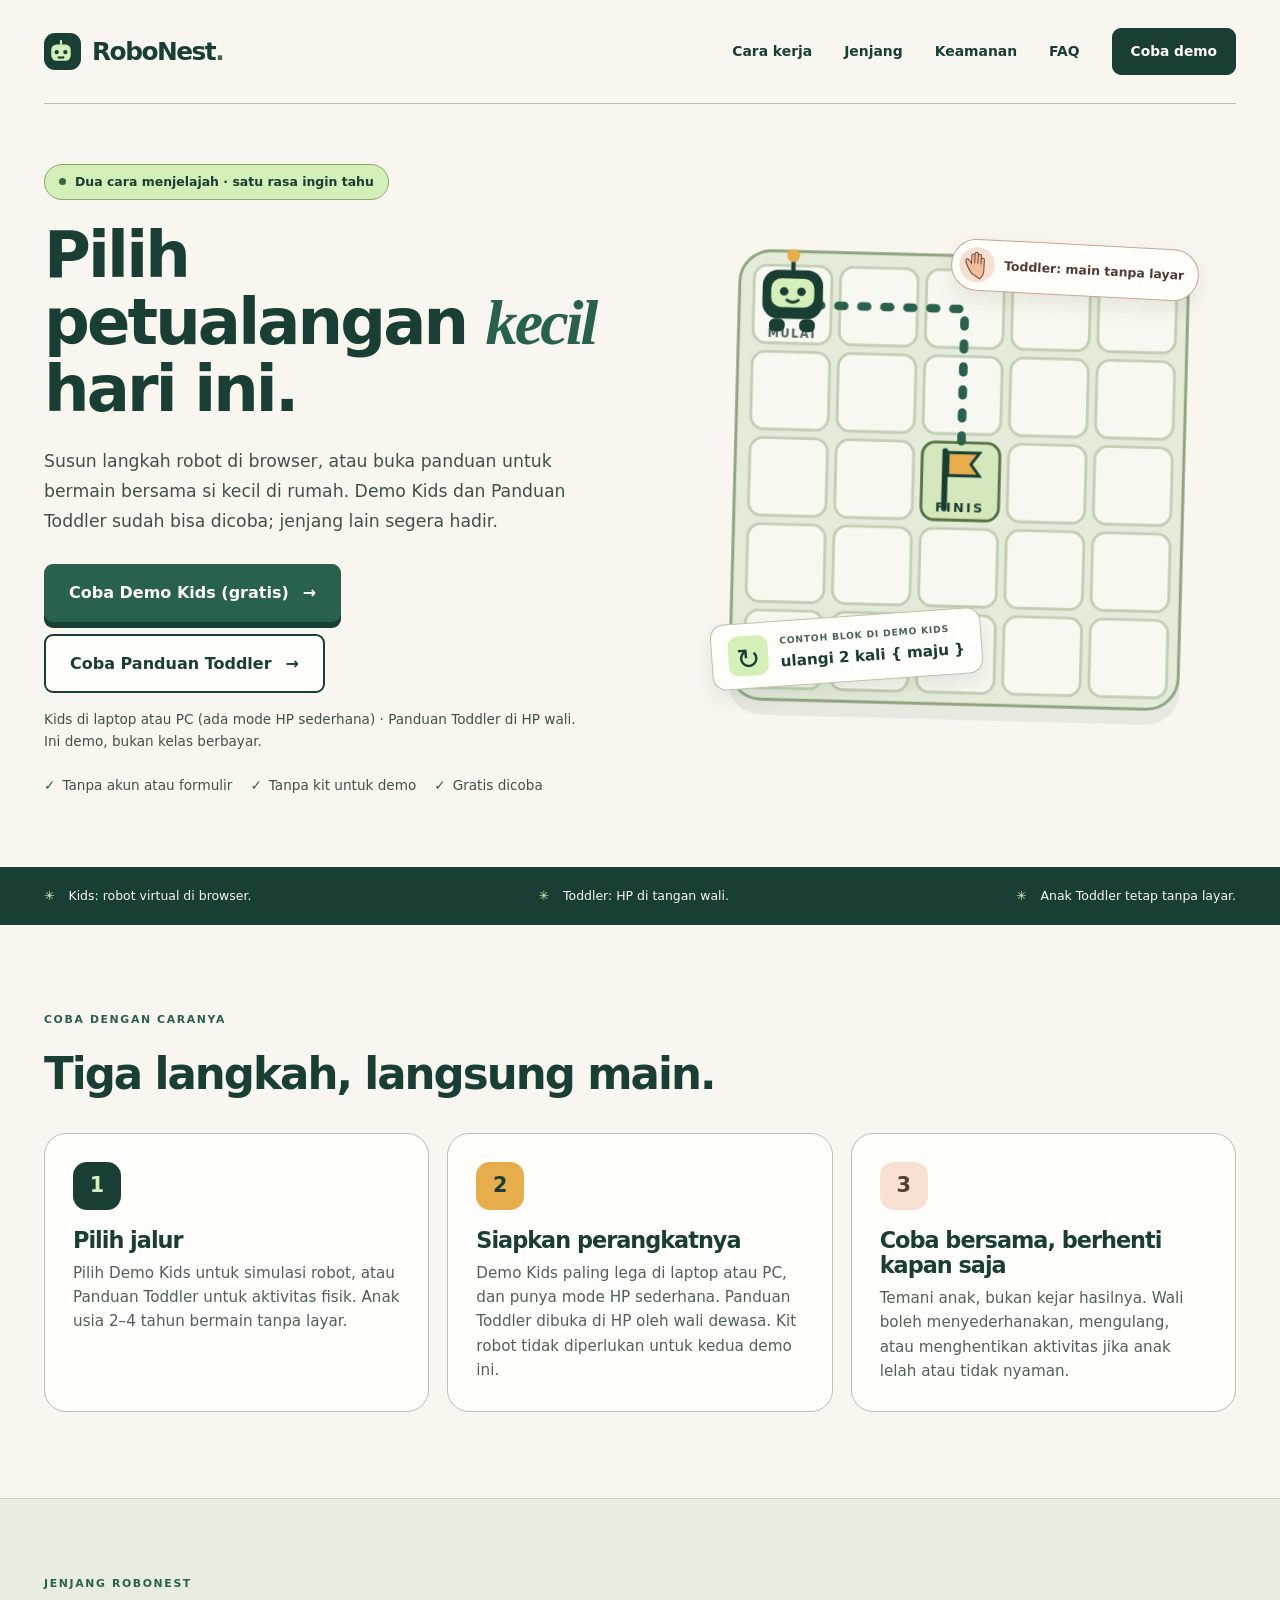
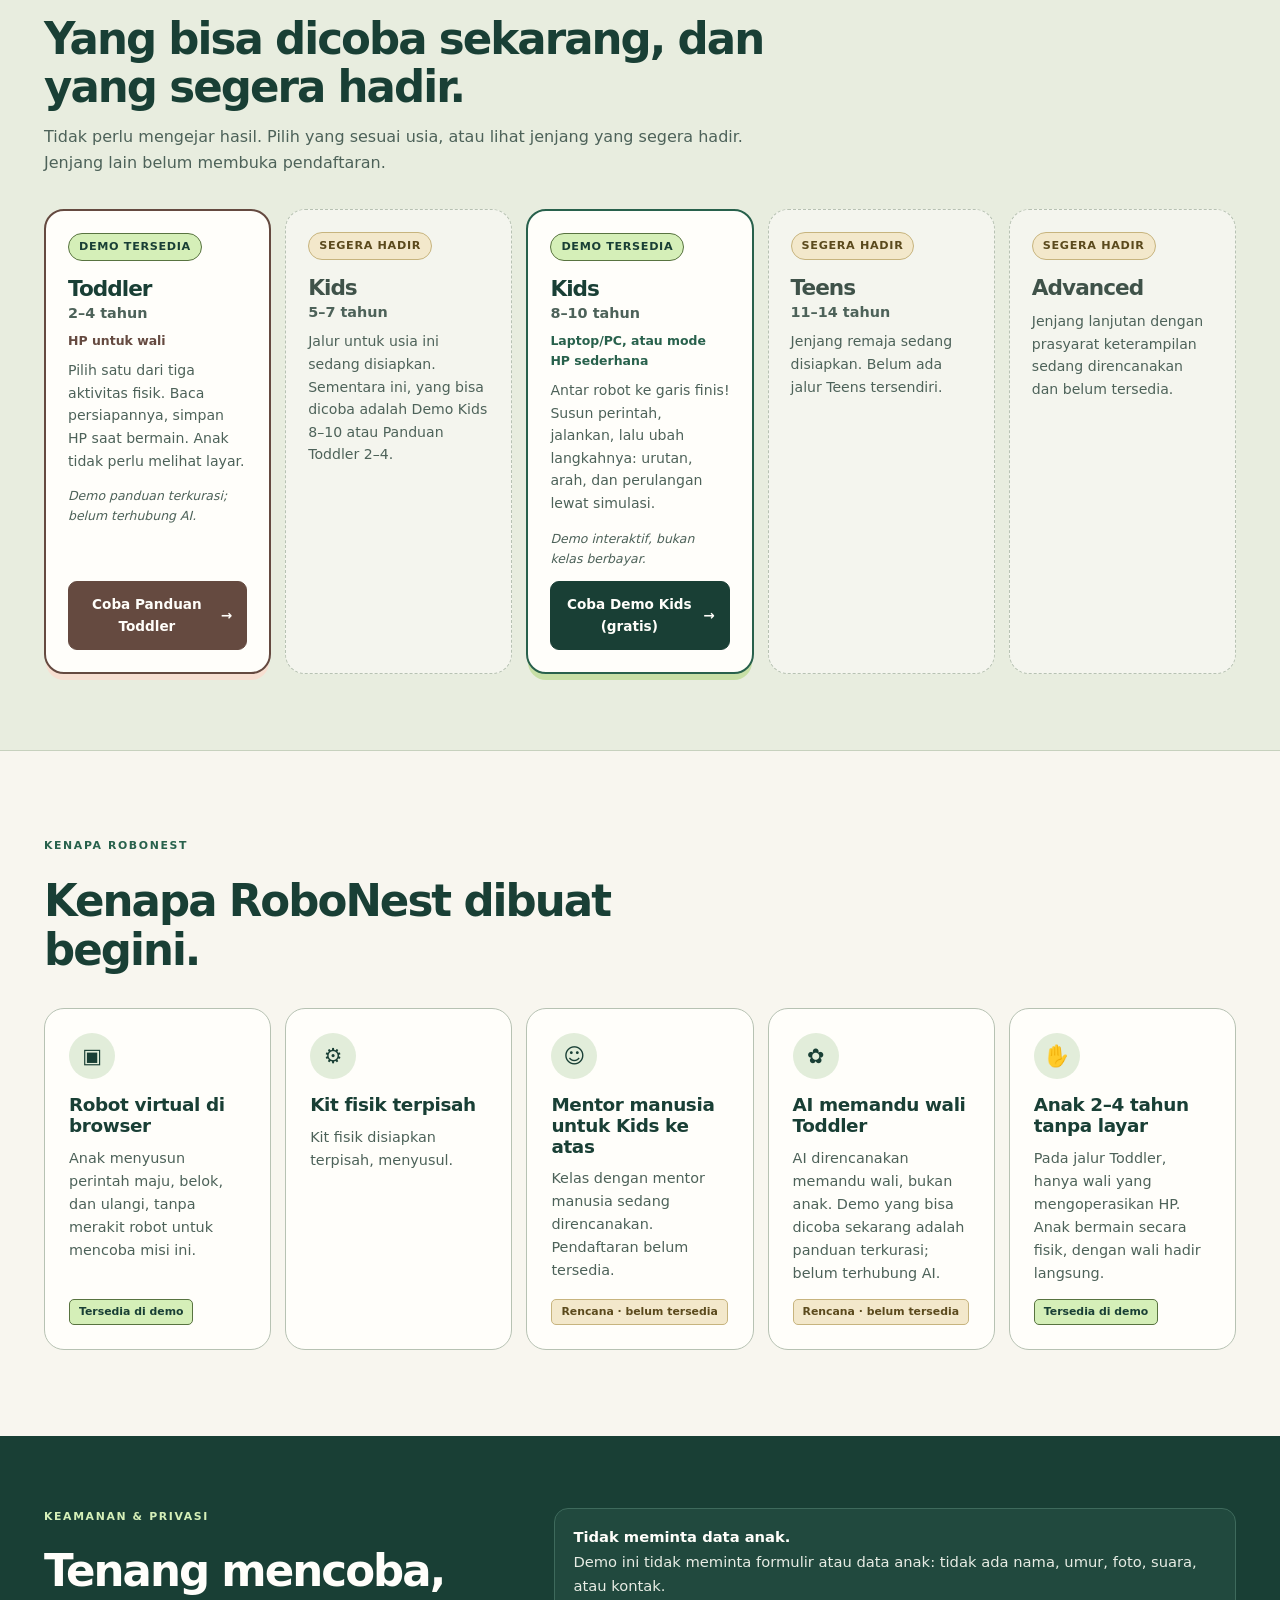
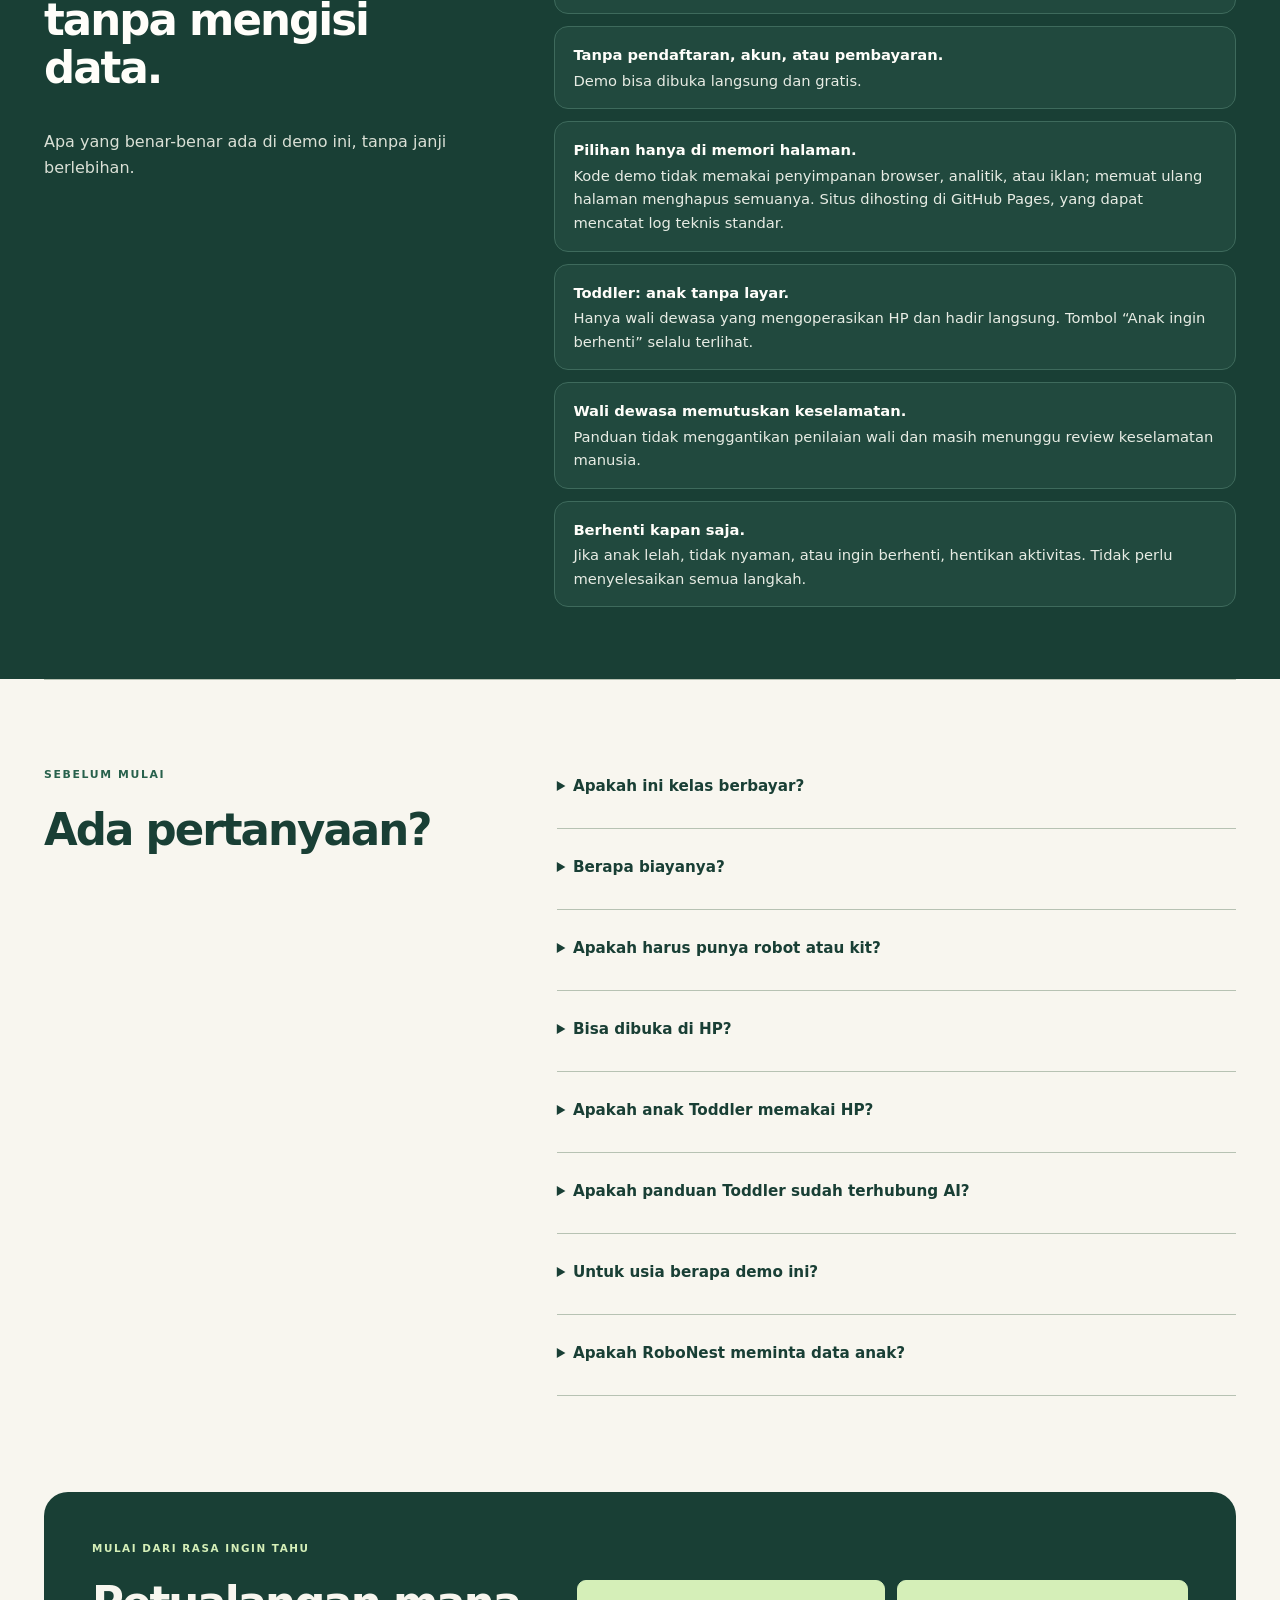
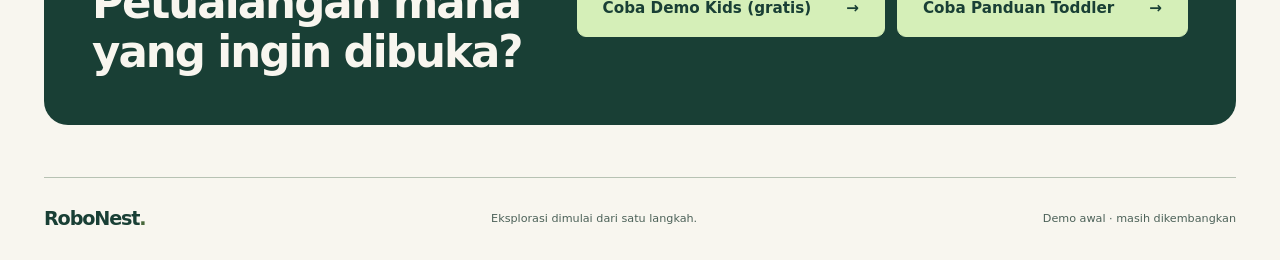
==== commit 5f07be5e: "Landing: kit in one short sentence (disiapkan terpisah, menyusul)" ====
--- a/index.html
+++ b/index.html
@@ -76,7 +76,7 @@
 <div class="lp-heading"><p class="eyebrow">KENAPA ROBONEST</p><h2 id="kenapa-title">Kenapa RoboNest dibuat begini.</h2></div>
 <div class="lp-why">
 <article><span class="lp-why-icon" aria-hidden="true">▣</span><h3>Robot virtual di browser</h3><p>Anak menyusun perintah maju, belok, dan ulangi, tanpa merakit robot untuk mencoba misi ini.</p><p class="lp-tag ok">Tersedia di demo</p></article>
-<article><span class="lp-why-icon" aria-hidden="true">⚙</span><h3>Kit fisik terpisah</h3><p>Kit fisik disiapkan terpisah dari demo. Kedua demo tidak membutuhkan kit, dan kit belum ditawarkan di halaman ini.</p><p class="lp-tag">Rencana · belum tersedia</p></article>
+<article><span class="lp-why-icon" aria-hidden="true">⚙</span><h3>Kit fisik terpisah</h3><p>Kit fisik disiapkan terpisah, menyusul.</p></article>
 <article><span class="lp-why-icon" aria-hidden="true">☺</span><h3>Mentor manusia untuk Kids ke atas</h3><p>Kelas dengan mentor manusia sedang direncanakan. Pendaftaran belum tersedia.</p><p class="lp-tag">Rencana · belum tersedia</p></article>
 <article><span class="lp-why-icon" aria-hidden="true">✿</span><h3>AI memandu wali Toddler</h3><p>AI direncanakan memandu wali, bukan anak. Demo yang bisa dicoba sekarang adalah panduan terkurasi; belum terhubung AI.</p><p class="lp-tag">Rencana · belum tersedia</p></article>
 <article><span class="lp-why-icon" aria-hidden="true">✋</span><h3>Anak 2–4 tahun tanpa layar</h3><p>Pada jalur Toddler, hanya wali yang mengoperasikan HP. Anak bermain secara fisik, dengan wali hadir langsung.</p><p class="lp-tag ok">Tersedia di demo</p></article>
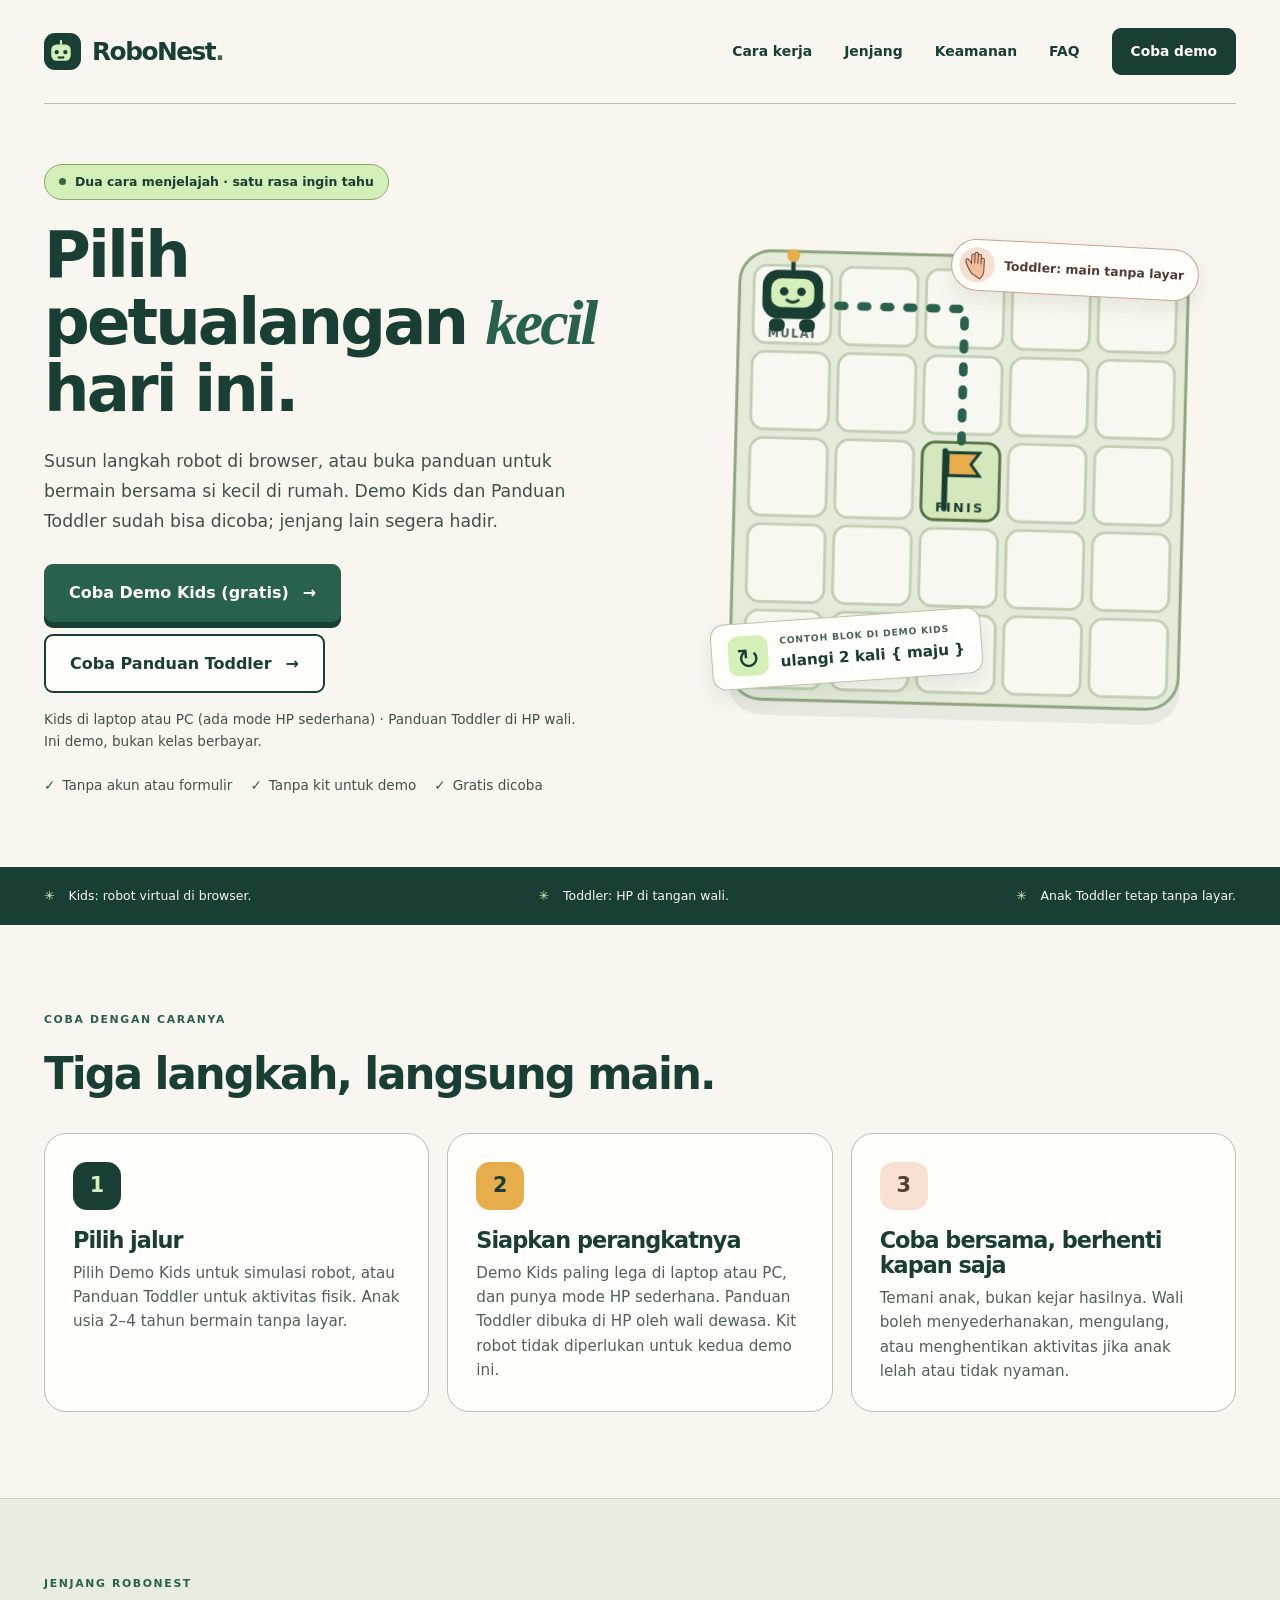
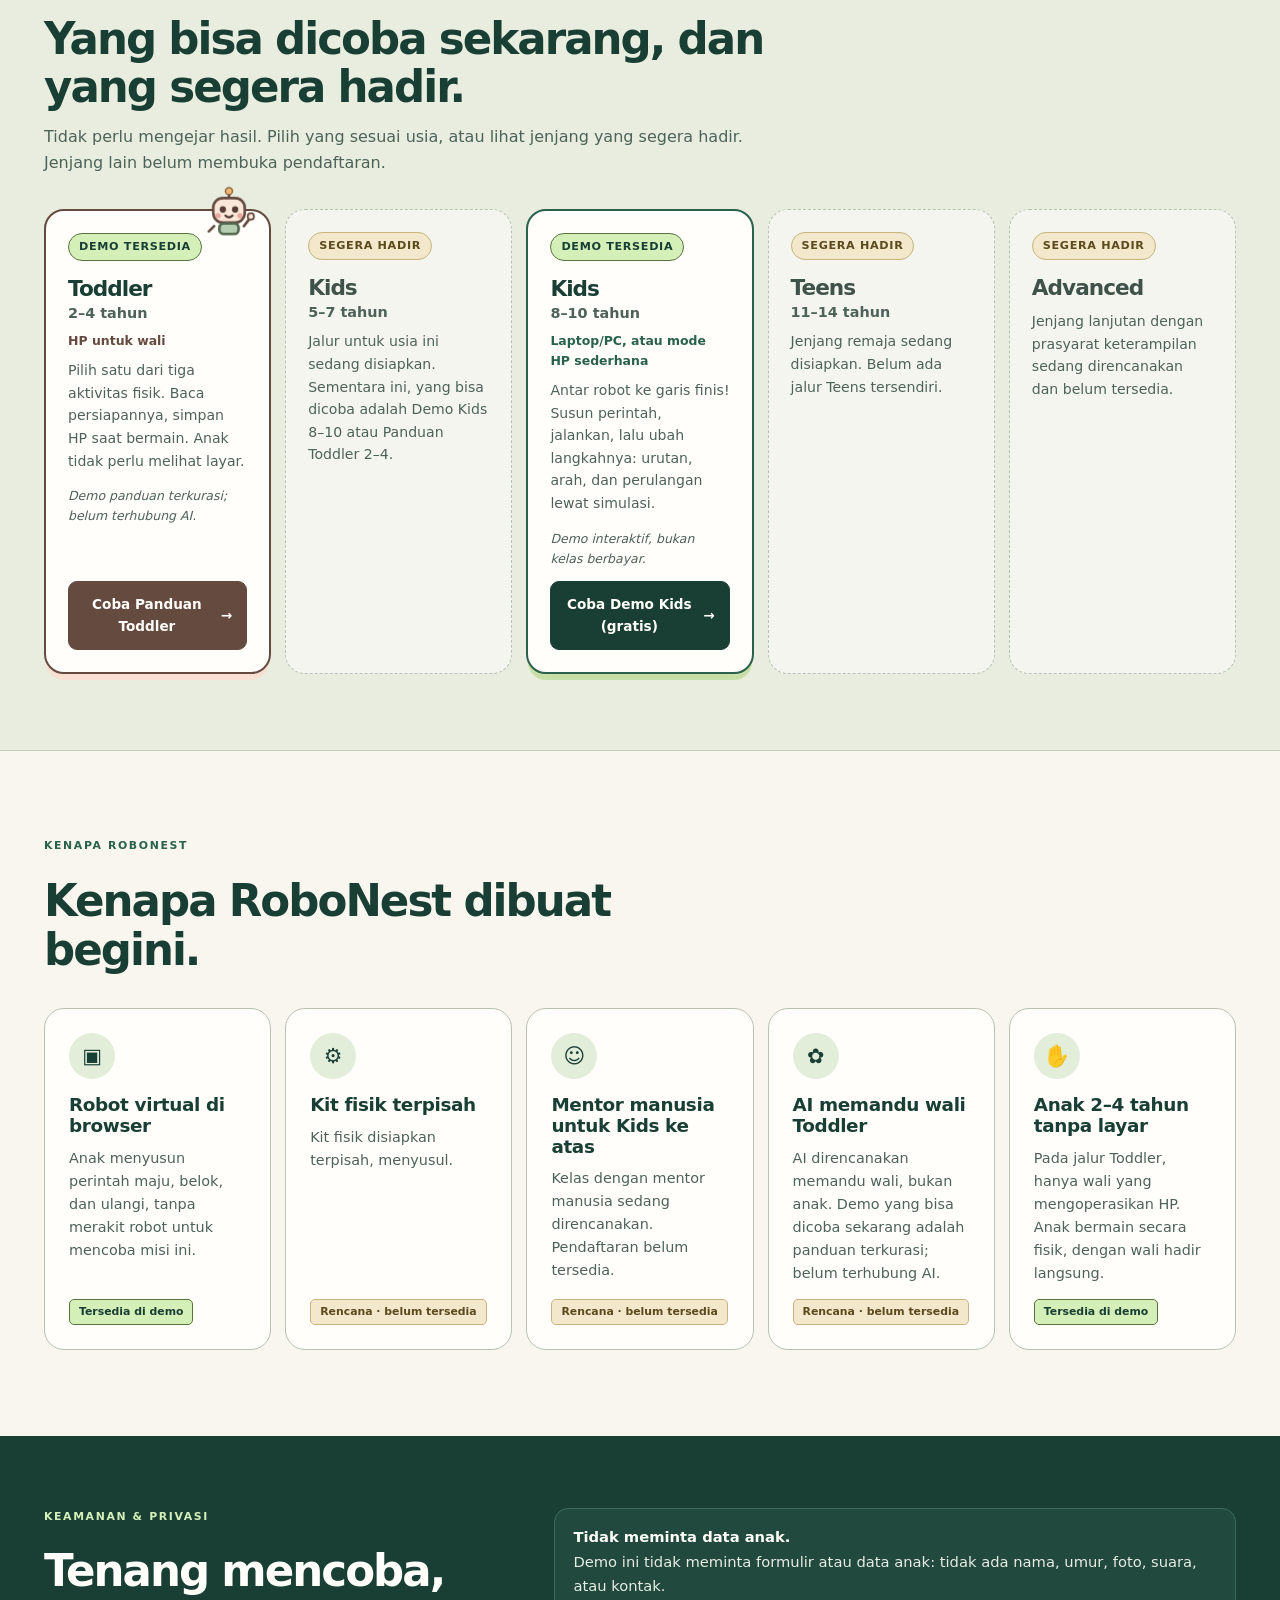
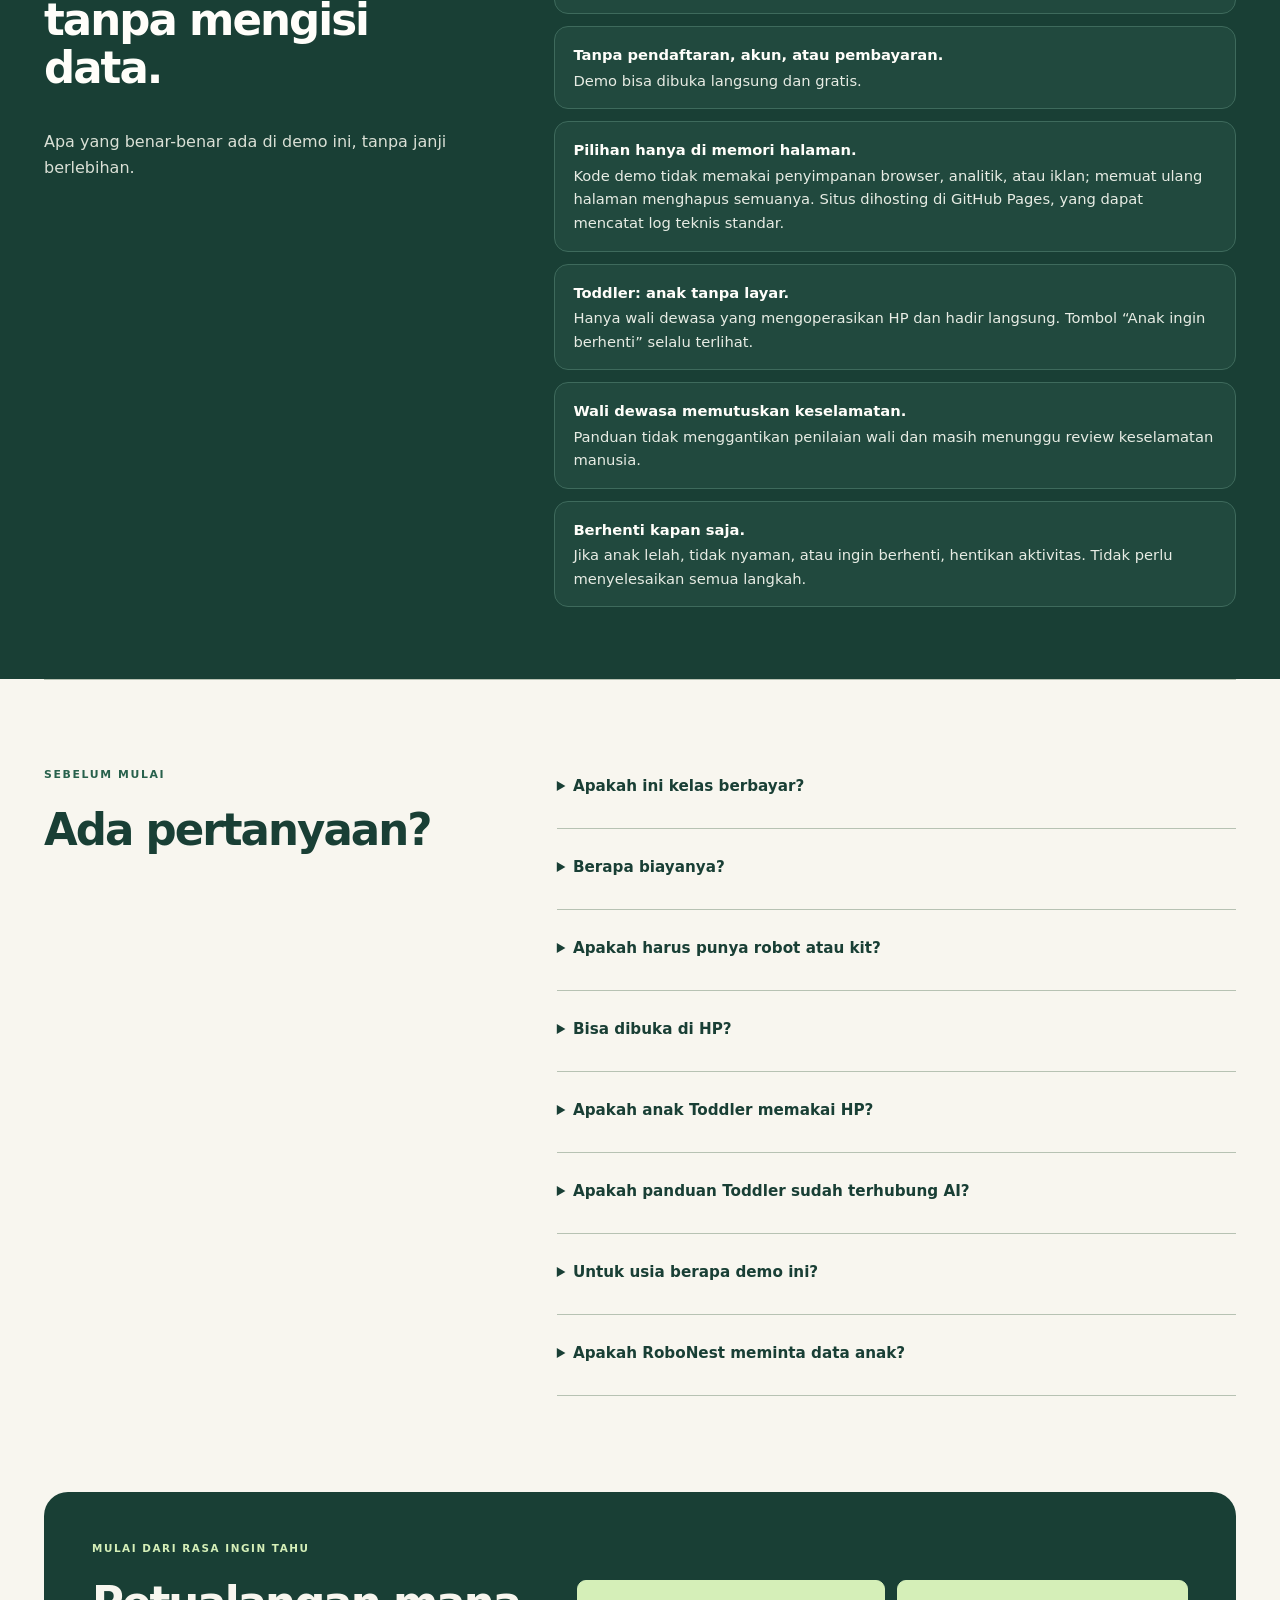
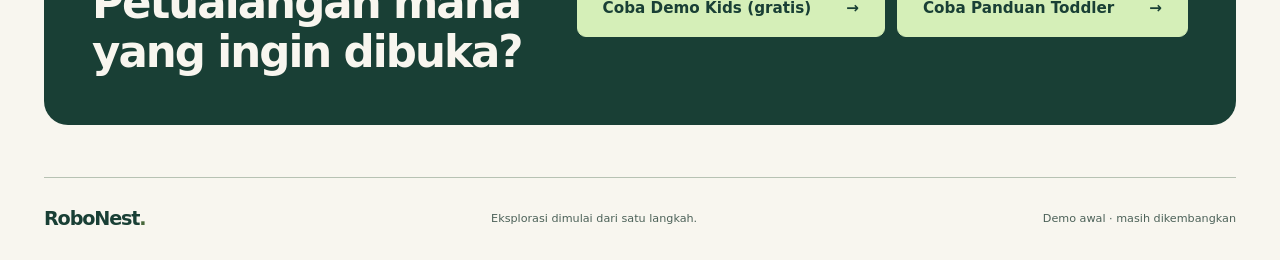
==== commit 4200efc3: "RoboNest v3.1: cute Toddler animations with Kurangi animasi toggle, QA fixes (kit tag, phone intro, " ====
--- a/index.html
+++ b/index.html
@@ -65,7 +65,7 @@
 <section class="lp-levels-wrap" id="jenjang" aria-labelledby="jenjang-title"><div class="wrap">
 <div class="lp-heading"><p class="eyebrow">JENJANG ROBONEST</p><h2 id="jenjang-title">Yang bisa dicoba sekarang, dan yang segera hadir.</h2><p>Tidak perlu mengejar hasil. Pilih yang sesuai usia, atau lihat jenjang yang segera hadir. Jenjang lain belum membuka pendaftaran.</p></div>
 <div class="lp-levels">
-<article class="lp-level is-open toddler"><p class="lp-status open">Demo tersedia</p><h3>Toddler <span>2–4 tahun</span></h3><p class="lp-device">HP untuk wali</p><p>Pilih satu dari tiga aktivitas fisik. Baca persiapannya, simpan HP saat bermain. Anak tidak perlu melihat layar.</p><p class="lp-note">Demo panduan terkurasi; belum terhubung AI.</p><a class="button" href="toddler.html">Coba Panduan Toddler <span aria-hidden="true">→</span></a></article>
+<article class="lp-level is-open toddler"><svg class="mascot lp-mascot" viewBox="0 0 64 64" aria-hidden="true" focusable="false"><g class="m-hop"><g class="m-body"><path d="M32 9v6" stroke="#654a40" stroke-width="3" stroke-linecap="round"/><circle class="m-bulb" cx="32" cy="7" r="4" fill="#efb76f" stroke="#82542e" stroke-width="1.5"/><rect x="14" y="15" width="36" height="28" rx="11" fill="#fbe7da" stroke="#654a40" stroke-width="3"/><g class="m-eyes"><circle cx="25" cy="28" r="3.6" fill="#543c35"/><circle cx="39" cy="28" r="3.6" fill="#543c35"/></g><circle cx="19.5" cy="35" r="3" fill="#e9a6a0"/><circle cx="44.5" cy="35" r="3" fill="#e9a6a0"/><path d="M28 35q4 4 8 0" stroke="#543c35" stroke-width="2.5" fill="none" stroke-linecap="round"/><rect x="21" y="44" width="22" height="12" rx="5" fill="#b6cdb1" stroke="#52694f" stroke-width="3"/><path d="M15 47 9 53" stroke="#654a40" stroke-width="3" stroke-linecap="round"/><g class="m-arm"><path d="M49 47l7-9" stroke="#654a40" stroke-width="3" stroke-linecap="round"/><circle cx="57" cy="36" r="3.6" fill="#fbe7da" stroke="#654a40" stroke-width="2"/></g></g></g></svg><p class="lp-status open">Demo tersedia</p><h3>Toddler <span>2–4 tahun</span></h3><p class="lp-device">HP untuk wali</p><p>Pilih satu dari tiga aktivitas fisik. Baca persiapannya, simpan HP saat bermain. Anak tidak perlu melihat layar.</p><p class="lp-note">Demo panduan terkurasi; belum terhubung AI.</p><a class="button" href="toddler.html">Coba Panduan Toddler <span aria-hidden="true">→</span></a></article>
 <article class="lp-level soon"><p class="lp-status">Segera hadir</p><h3>Kids <span>5–7 tahun</span></h3><p>Jalur untuk usia ini sedang disiapkan. Sementara ini, yang bisa dicoba adalah Demo Kids 8–10 atau Panduan Toddler 2–4.</p></article>
 <article class="lp-level is-open kids"><p class="lp-status open">Demo tersedia</p><h3>Kids <span>8–10 tahun</span></h3><p class="lp-device">Laptop/PC, atau mode HP sederhana</p><p>Antar robot ke garis finis! Susun perintah, jalankan, lalu ubah langkahnya: urutan, arah, dan perulangan lewat simulasi.</p><p class="lp-note">Demo interaktif, bukan kelas berbayar.</p><a class="button" href="demo.html">Coba Demo Kids (gratis) <span aria-hidden="true">→</span></a></article>
 <article class="lp-level soon"><p class="lp-status">Segera hadir</p><h3>Teens <span>11–14 tahun</span></h3><p>Jenjang remaja sedang disiapkan. Belum ada jalur Teens tersendiri.</p></article>
@@ -76,7 +76,7 @@
 <div class="lp-heading"><p class="eyebrow">KENAPA ROBONEST</p><h2 id="kenapa-title">Kenapa RoboNest dibuat begini.</h2></div>
 <div class="lp-why">
 <article><span class="lp-why-icon" aria-hidden="true">▣</span><h3>Robot virtual di browser</h3><p>Anak menyusun perintah maju, belok, dan ulangi, tanpa merakit robot untuk mencoba misi ini.</p><p class="lp-tag ok">Tersedia di demo</p></article>
-<article><span class="lp-why-icon" aria-hidden="true">⚙</span><h3>Kit fisik terpisah</h3><p>Kit fisik disiapkan terpisah, menyusul.</p></article>
+<article><span class="lp-why-icon" aria-hidden="true">⚙</span><h3>Kit fisik terpisah</h3><p>Kit fisik disiapkan terpisah, menyusul.</p><p class="lp-tag">Rencana · belum tersedia</p></article>
 <article><span class="lp-why-icon" aria-hidden="true">☺</span><h3>Mentor manusia untuk Kids ke atas</h3><p>Kelas dengan mentor manusia sedang direncanakan. Pendaftaran belum tersedia.</p><p class="lp-tag">Rencana · belum tersedia</p></article>
 <article><span class="lp-why-icon" aria-hidden="true">✿</span><h3>AI memandu wali Toddler</h3><p>AI direncanakan memandu wali, bukan anak. Demo yang bisa dicoba sekarang adalah panduan terkurasi; belum terhubung AI.</p><p class="lp-tag">Rencana · belum tersedia</p></article>
 <article><span class="lp-why-icon" aria-hidden="true">✋</span><h3>Anak 2–4 tahun tanpa layar</h3><p>Pada jalur Toddler, hanya wali yang mengoperasikan HP. Anak bermain secara fisik, dengan wali hadir langsung.</p><p class="lp-tag ok">Tersedia di demo</p></article>
--- a/landing.css
+++ b/landing.css
@@ -84,3 +84,11 @@
 .lp-note{font-size:.78rem!important;color:#4d6259;font-style:italic}
 @media(max-width:1100px){.lp-why{grid-template-columns:repeat(2,1fr)}}
 @media(max-width:767px){.lp-why{grid-template-columns:1fr}}
+/* v3.1 Toddler card mascot: waves and hops once (about 2 s), then rests. */
+.lp-level.toddler{position:relative}
+.lp-mascot{position:absolute;right:12px;top:-26px;width:56px;height:56px}
+.lp-mascot .m-hop{transform-box:view-box;transform-origin:32px 60px;animation:lp-m-hop .7s ease-out .3s 2 both}
+.lp-mascot .m-arm{transform-box:view-box;transform-origin:49px 47px;animation:lp-m-wave .45s ease-in-out .4s 4 alternate both}
+@keyframes lp-m-hop{0%,100%{transform:translateY(0)}55%{transform:translateY(-7px)}}
+@keyframes lp-m-wave{from{transform:rotate(0)}to{transform:rotate(-24deg)}}
+@media(prefers-reduced-motion:reduce){.lp-mascot .m-hop,.lp-mascot .m-arm{animation:none!important}}
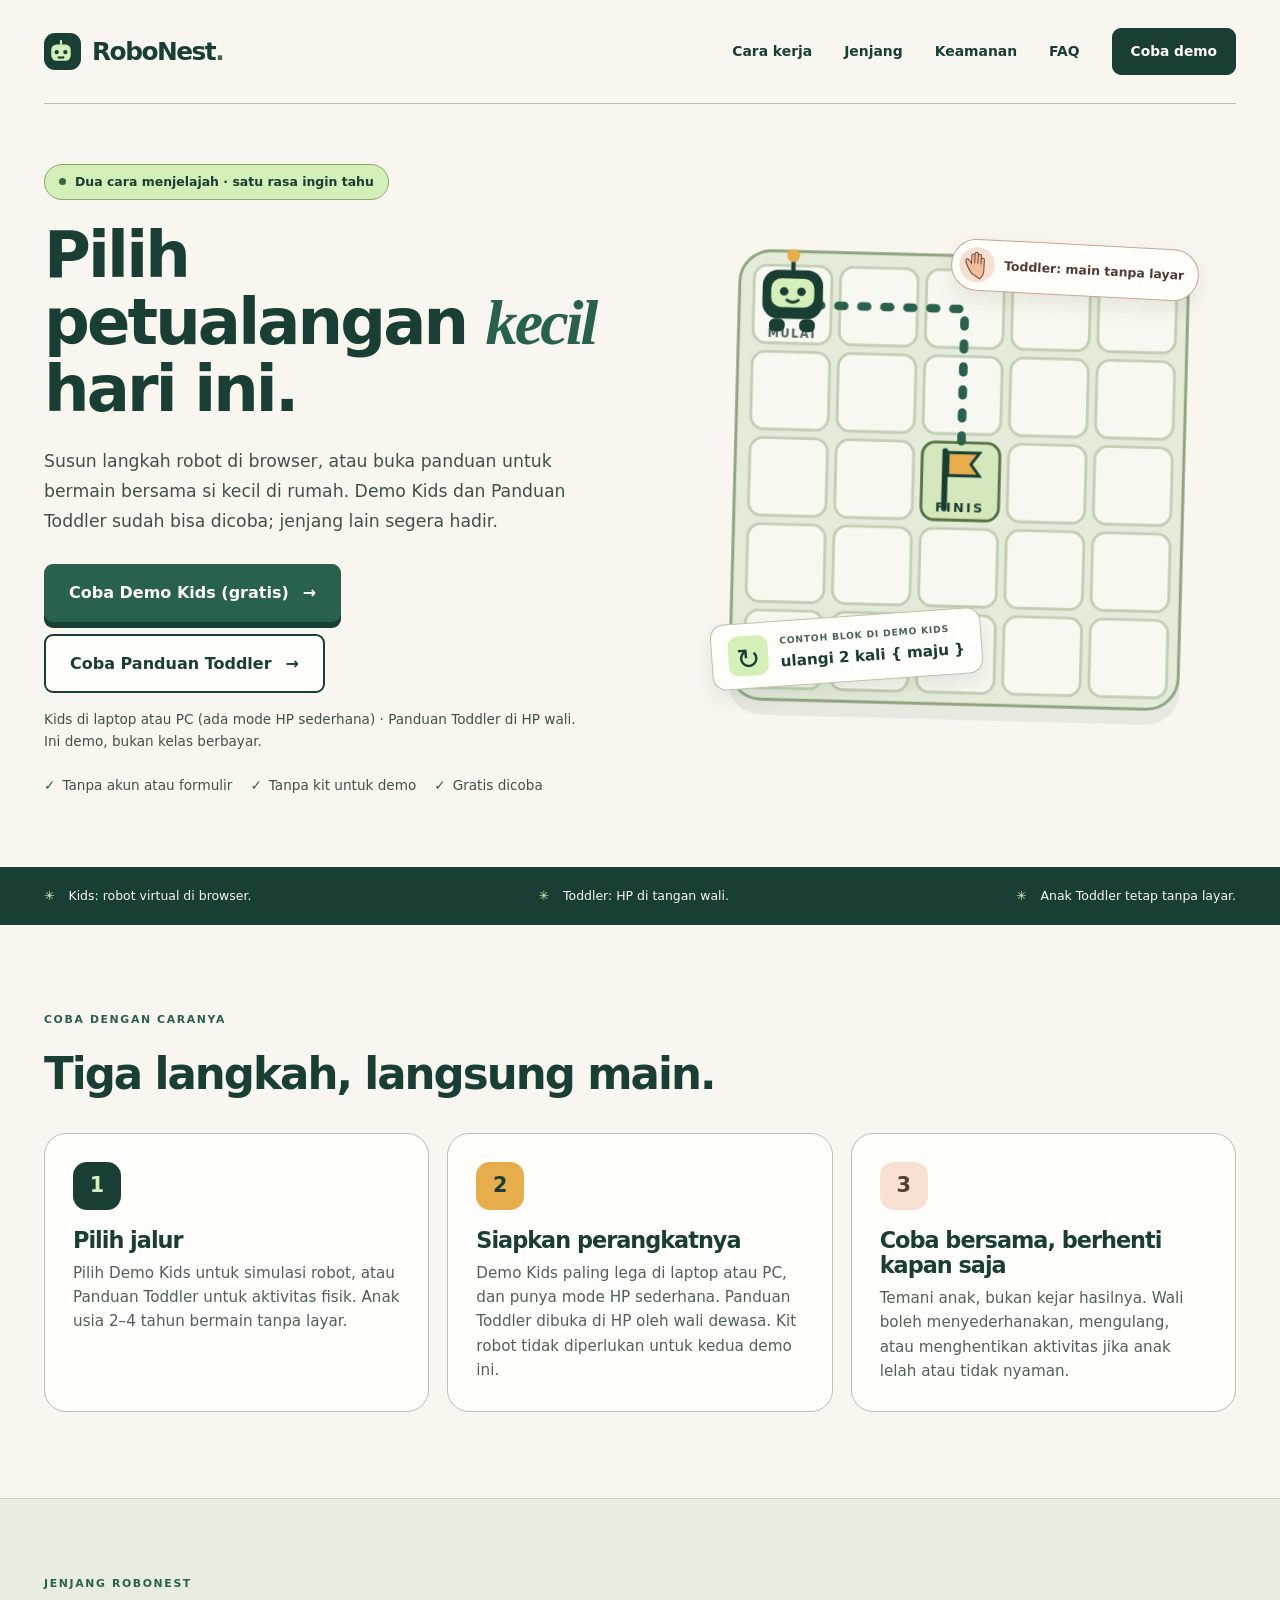
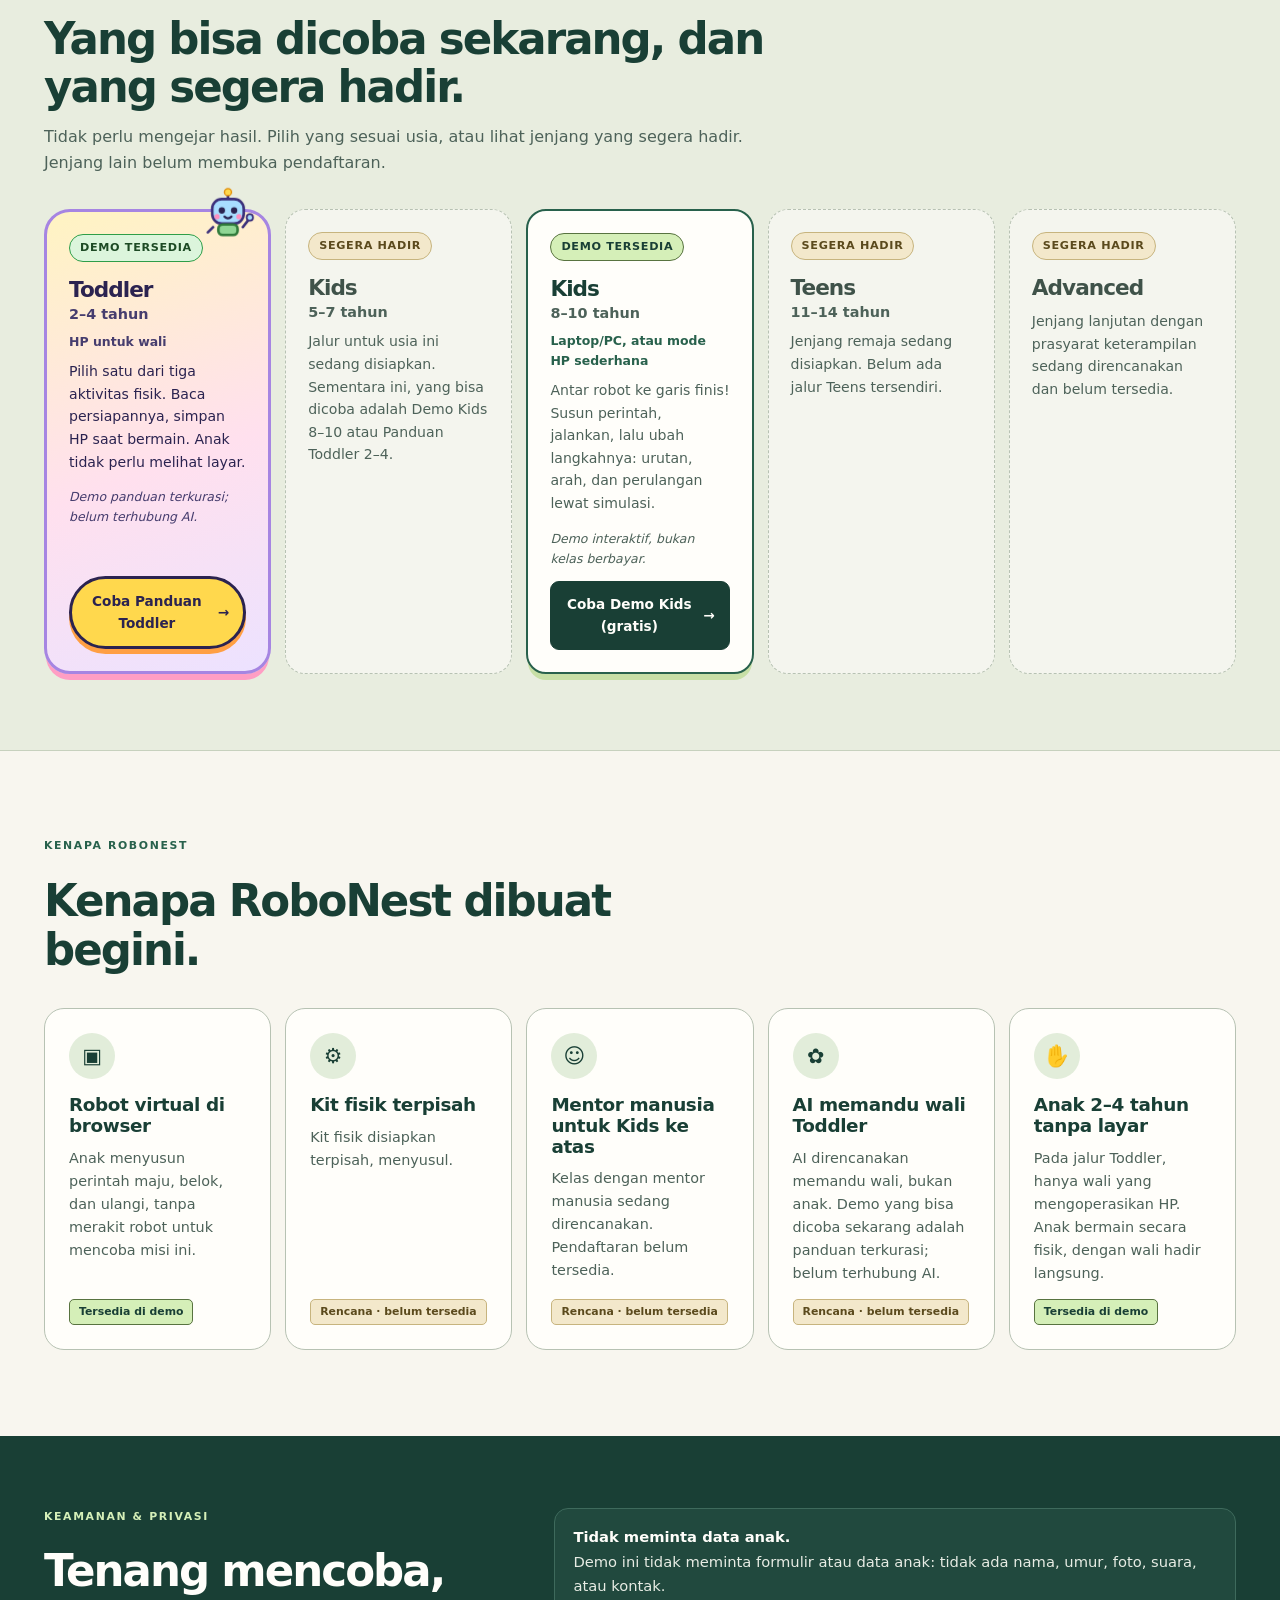
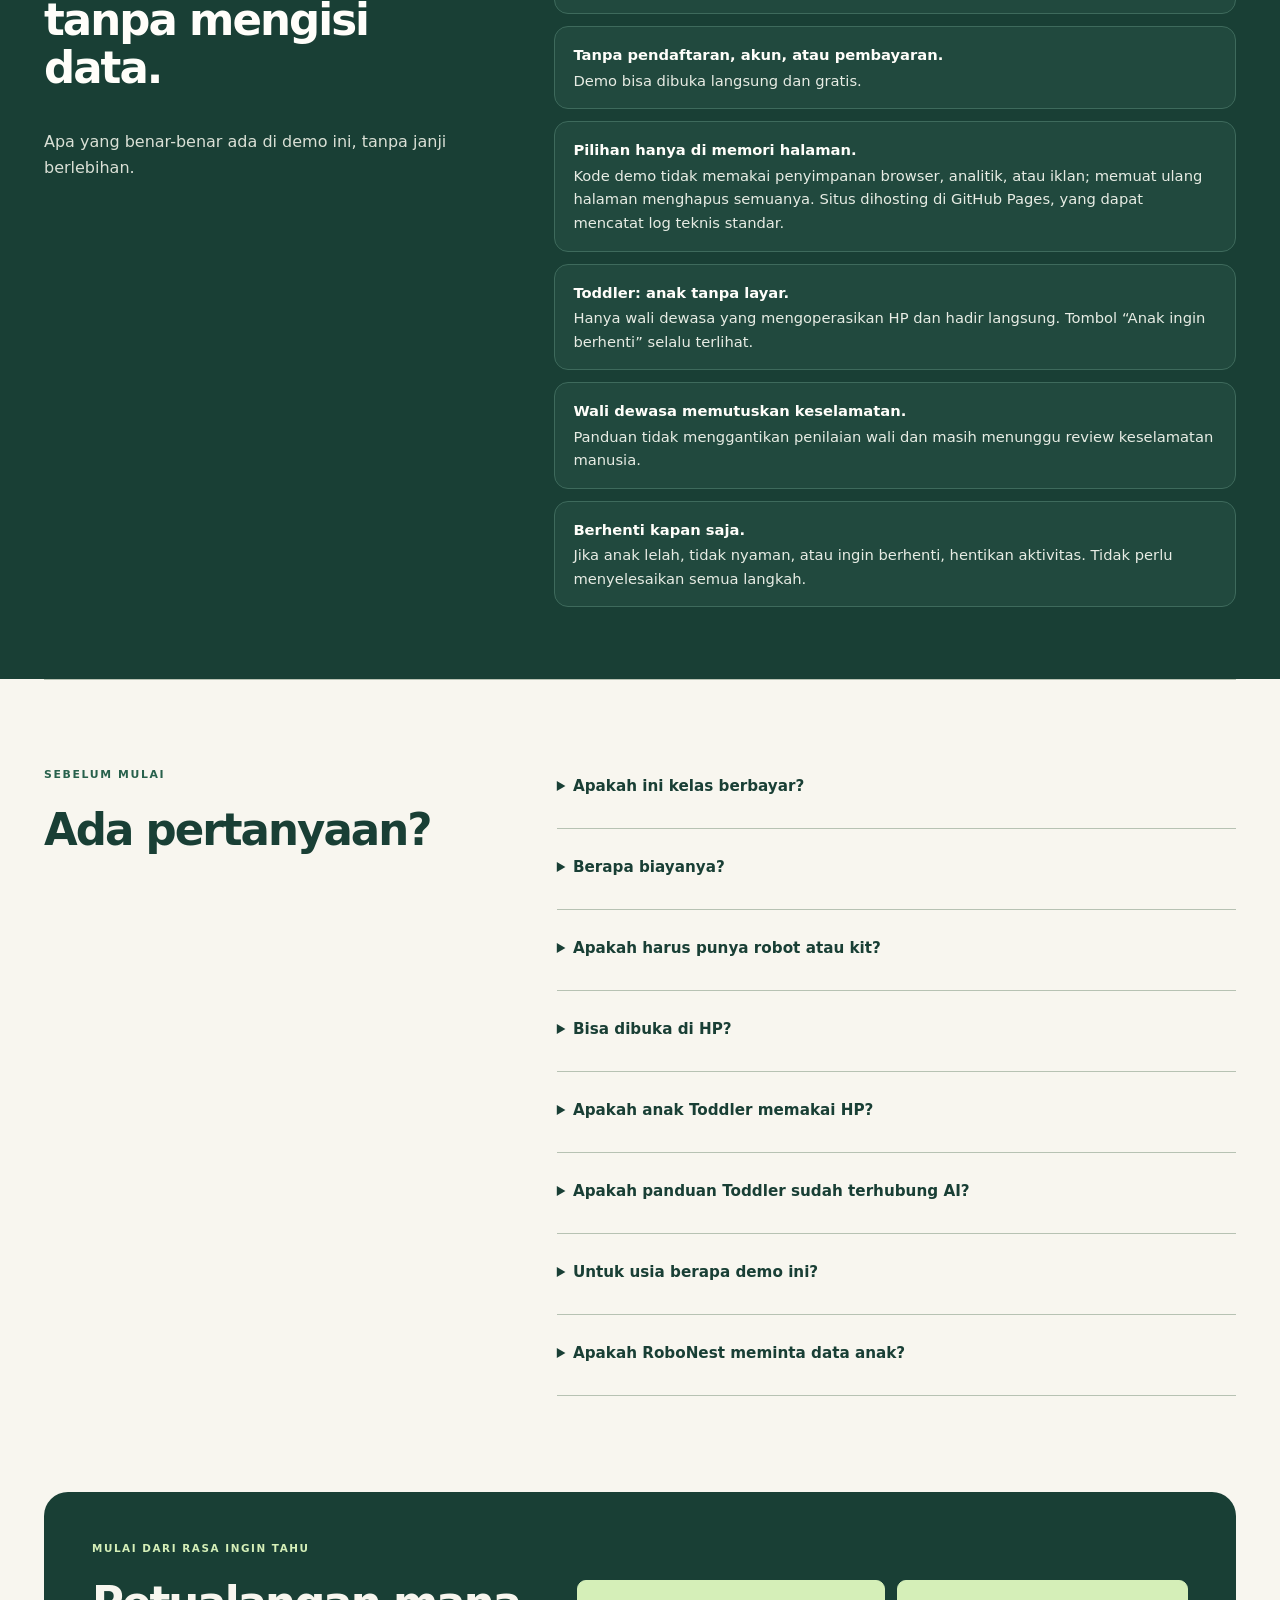
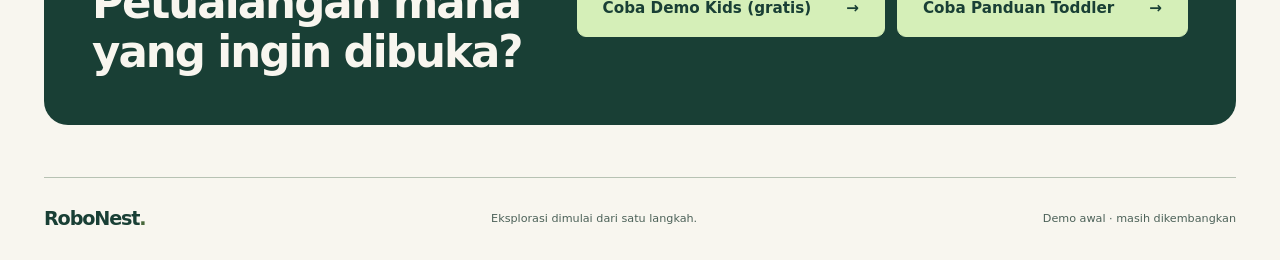
==== commit 0ac4414f: "RoboNest v3.2: cheerful Toddler palette (toddler-theme.css), colourful Robi and Toddler landing card" ====
--- a/index.html
+++ b/index.html
@@ -65,7 +65,7 @@
 <section class="lp-levels-wrap" id="jenjang" aria-labelledby="jenjang-title"><div class="wrap">
 <div class="lp-heading"><p class="eyebrow">JENJANG ROBONEST</p><h2 id="jenjang-title">Yang bisa dicoba sekarang, dan yang segera hadir.</h2><p>Tidak perlu mengejar hasil. Pilih yang sesuai usia, atau lihat jenjang yang segera hadir. Jenjang lain belum membuka pendaftaran.</p></div>
 <div class="lp-levels">
-<article class="lp-level is-open toddler"><svg class="mascot lp-mascot" viewBox="0 0 64 64" aria-hidden="true" focusable="false"><g class="m-hop"><g class="m-body"><path d="M32 9v6" stroke="#654a40" stroke-width="3" stroke-linecap="round"/><circle class="m-bulb" cx="32" cy="7" r="4" fill="#efb76f" stroke="#82542e" stroke-width="1.5"/><rect x="14" y="15" width="36" height="28" rx="11" fill="#fbe7da" stroke="#654a40" stroke-width="3"/><g class="m-eyes"><circle cx="25" cy="28" r="3.6" fill="#543c35"/><circle cx="39" cy="28" r="3.6" fill="#543c35"/></g><circle cx="19.5" cy="35" r="3" fill="#e9a6a0"/><circle cx="44.5" cy="35" r="3" fill="#e9a6a0"/><path d="M28 35q4 4 8 0" stroke="#543c35" stroke-width="2.5" fill="none" stroke-linecap="round"/><rect x="21" y="44" width="22" height="12" rx="5" fill="#b6cdb1" stroke="#52694f" stroke-width="3"/><path d="M15 47 9 53" stroke="#654a40" stroke-width="3" stroke-linecap="round"/><g class="m-arm"><path d="M49 47l7-9" stroke="#654a40" stroke-width="3" stroke-linecap="round"/><circle cx="57" cy="36" r="3.6" fill="#fbe7da" stroke="#654a40" stroke-width="2"/></g></g></g></svg><p class="lp-status open">Demo tersedia</p><h3>Toddler <span>2–4 tahun</span></h3><p class="lp-device">HP untuk wali</p><p>Pilih satu dari tiga aktivitas fisik. Baca persiapannya, simpan HP saat bermain. Anak tidak perlu melihat layar.</p><p class="lp-note">Demo panduan terkurasi; belum terhubung AI.</p><a class="button" href="toddler.html">Coba Panduan Toddler <span aria-hidden="true">→</span></a></article>
+<article class="lp-level is-open toddler"><svg class="mascot lp-mascot" viewBox="0 0 64 64" aria-hidden="true" focusable="false"><g class="m-hop"><g class="m-body"><path d="M32 9v6" stroke="#3b2f7a" stroke-width="3" stroke-linecap="round"/><circle class="m-bulb" cx="32" cy="7" r="4" fill="#ffd84d" stroke="#e08a00" stroke-width="1.5"/><rect x="14" y="15" width="36" height="28" rx="11" fill="#a8ddff" stroke="#3b2f7a" stroke-width="3"/><g class="m-eyes"><circle cx="25" cy="28" r="3.6" fill="#2b2350"/><circle cx="39" cy="28" r="3.6" fill="#2b2350"/></g><circle cx="19.5" cy="35" r="3" fill="#ff8fbf"/><circle cx="44.5" cy="35" r="3" fill="#ff8fbf"/><path d="M28 35q4 4 8 0" stroke="#2b2350" stroke-width="2.5" fill="none" stroke-linecap="round"/><rect x="21" y="44" width="22" height="12" rx="5" fill="#8fd694" stroke="#2f7a3a" stroke-width="3"/><path d="M15 47 9 53" stroke="#3b2f7a" stroke-width="3" stroke-linecap="round"/><g class="m-arm"><path d="M49 47l7-9" stroke="#3b2f7a" stroke-width="3" stroke-linecap="round"/><circle cx="57" cy="36" r="3.6" fill="#a8ddff" stroke="#3b2f7a" stroke-width="2"/></g></g></g></svg><p class="lp-status open">Demo tersedia</p><h3>Toddler <span>2–4 tahun</span></h3><p class="lp-device">HP untuk wali</p><p>Pilih satu dari tiga aktivitas fisik. Baca persiapannya, simpan HP saat bermain. Anak tidak perlu melihat layar.</p><p class="lp-note">Demo panduan terkurasi; belum terhubung AI.</p><a class="button" href="toddler.html">Coba Panduan Toddler <span aria-hidden="true">→</span></a></article>
 <article class="lp-level soon"><p class="lp-status">Segera hadir</p><h3>Kids <span>5–7 tahun</span></h3><p>Jalur untuk usia ini sedang disiapkan. Sementara ini, yang bisa dicoba adalah Demo Kids 8–10 atau Panduan Toddler 2–4.</p></article>
 <article class="lp-level is-open kids"><p class="lp-status open">Demo tersedia</p><h3>Kids <span>8–10 tahun</span></h3><p class="lp-device">Laptop/PC, atau mode HP sederhana</p><p>Antar robot ke garis finis! Susun perintah, jalankan, lalu ubah langkahnya: urutan, arah, dan perulangan lewat simulasi.</p><p class="lp-note">Demo interaktif, bukan kelas berbayar.</p><a class="button" href="demo.html">Coba Demo Kids (gratis) <span aria-hidden="true">→</span></a></article>
 <article class="lp-level soon"><p class="lp-status">Segera hadir</p><h3>Teens <span>11–14 tahun</span></h3><p>Jenjang remaja sedang disiapkan. Belum ada jalur Teens tersendiri.</p></article>
--- a/landing.css
+++ b/landing.css
@@ -92,3 +92,10 @@
 @keyframes lp-m-hop{0%,100%{transform:translateY(0)}55%{transform:translateY(-7px)}}
 @keyframes lp-m-wave{from{transform:rotate(0)}to{transform:rotate(-24deg)}}
 @media(prefers-reduced-motion:reduce){.lp-mascot .m-hop,.lp-mascot .m-arm{animation:none!important}}
+/* v3.2 cheerful Toddler card (only this card). Dark ink on light colours. */
+.lp-level.toddler.is-open{background:linear-gradient(160deg,#fff4c2 0,#ffe0ee 55%,#ece2ff 100%);border:3px solid #a685e2;border-radius:26px;box-shadow:0 8px 0 -2px #ff9ec4}
+.lp-level.toddler h3,.lp-level.toddler p{color:#2b2350}
+.lp-level.toddler h3 span,.lp-level.toddler .lp-device,.lp-level.toddler .lp-note{color:#463d6e}
+.lp-level.toddler .lp-status.open{background:#dcf5dc;border-color:#2e9e48;color:#1d4a24!important}
+.lp-level.toddler .button{background:#ffd84d;border:3px solid #2b2350;color:#2b2350;border-radius:999px;font-weight:800;box-shadow:0 5px 0 #ff9f43}
+.lp-level.toddler .button:hover{background:#ffe680}
